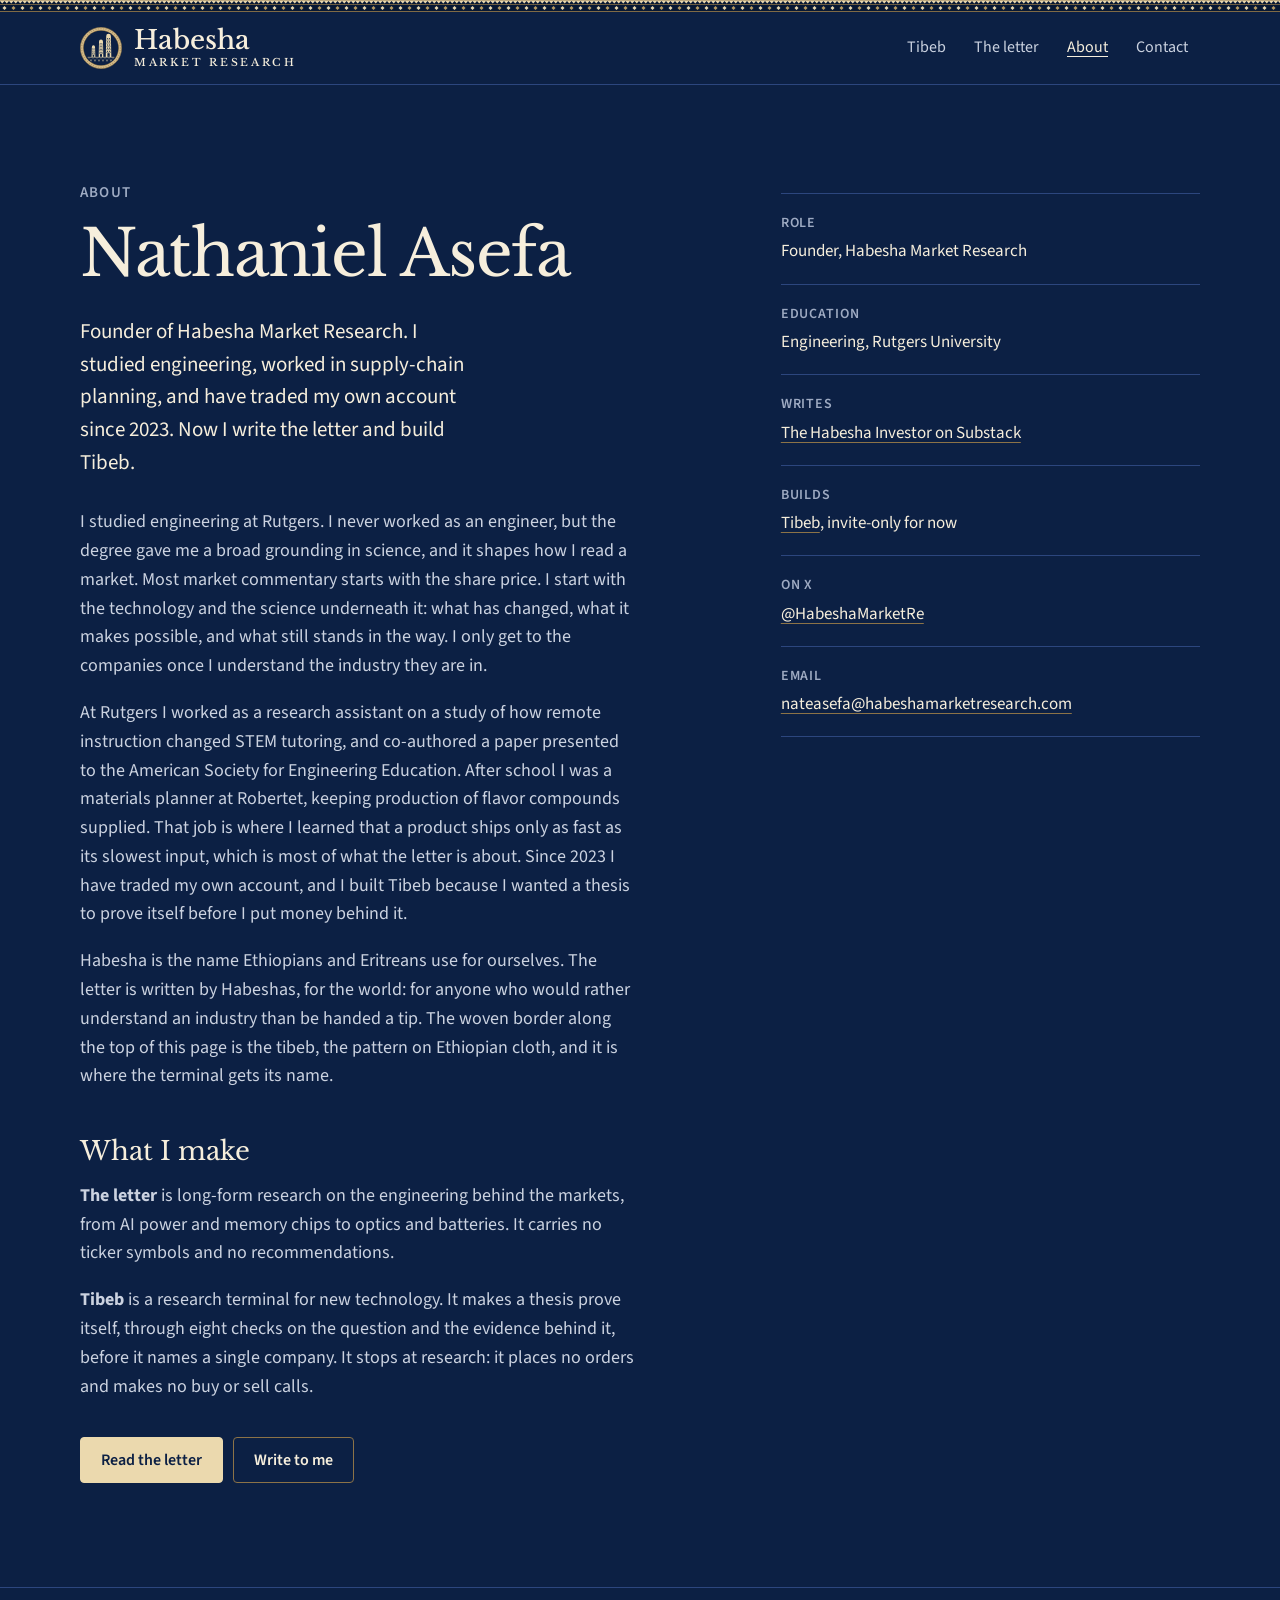
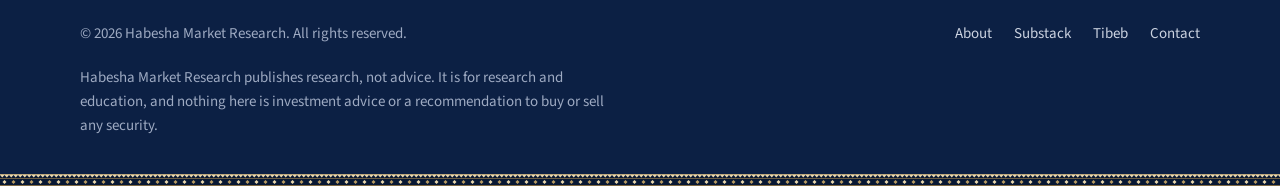
==== about/index.html @ 327949c1 "Rebrand to Navy & Champagne: About page" ====
<!DOCTYPE html>
<html lang="en">
<head>
<meta charset="UTF-8"/>
<meta name="viewport" content="width=device-width, initial-scale=1.0, viewport-fit=cover"/>
<title>About · Habesha Market Research</title>
<meta name="description" content="Habesha Market Research is run by Nathaniel Asefa, who studied engineering at Rutgers, writes the letter and builds Tibeb."/>
<meta property="og:title" content="About · Habesha Market Research"/>
<meta property="og:description" content="Who is behind Habesha Market Research: Nathaniel Asefa, who studied engineering at Rutgers, writes the letter and builds Tibeb."/>
<meta property="og:image" content="https://www.habeshamarketresearch.com/assets/og-logo.png"/>
<meta property="og:type" content="profile"/>
<meta property="og:url" content="https://www.habeshamarketresearch.com/about/"/>
<link rel="canonical" href="https://www.habeshamarketresearch.com/about/"/>
<meta name="theme-color" content="#0C2044"/>
<link rel="icon" href="/favicon.ico" sizes="48x48"/>
<link rel="icon" type="image/png" sizes="32x32" href="/assets/favicon-32.png"/>
<link rel="icon" type="image/png" sizes="16x16" href="/assets/favicon-16.png"/>
<link rel="apple-touch-icon" sizes="180x180" href="/assets/apple-touch-icon.png"/>
<link rel="preconnect" href="https://fonts.googleapis.com"/>
<link rel="preconnect" href="https://fonts.gstatic.com" crossorigin/>
<link href="https://fonts.googleapis.com/css2?family=Libre+Baskerville:ital,wght@0,400..700;1,400..700&family=Source+Sans+3:ital,wght@0,400..700;1,400..700&display=swap" rel="stylesheet"/>
<style>
/* The About page. Same paper, ink and tibeb as the home page; a reading
   page, so one column of prose with the facts set beside it. */
:root {
  --paper:     #0C2044;
  --raised:    #12295A;
  --line-2:    #2C467E;
  --line-3:    #8C7347;
  --ink:       #F6EEDC;
  --ink-2:     #CBD2E0;
  --ink-3:     #9EAAC2;
  --ink-hover: #EBD9AE;
  --accent:    #EBD9AE;   /* champagne, the coin's rim */
  --accent-2:  #D2B886;
  --display: 'Libre Baskerville', Georgia, 'Times New Roman', serif;
  --body:    'Source Sans 3', system-ui, -apple-system, 'Segoe UI', sans-serif;
  --tibeb:   url("data:image/svg+xml,%3Csvg xmlns='http://www.w3.org/2000/svg' width='24' height='16' viewBox='0 0 24 16'%3E%3Crect width='24' height='16' fill='%23081833'/%3E%3Cpath d='M0 0h24v1.2H0z' fill='%23D2B886'/%3E%3Cpath d='M0 1.2 3 4.6 6 1.2 9 4.6 12 1.2 15 4.6 18 1.2 21 4.6 24 1.2z' fill='%23EBD9AE'/%3E%3Crect y='5.6' width='24' height='1' fill='%238C7347'/%3E%3Cpath d='M6 8 8.7 10.7 6 13.4 3.3 10.7z' fill='%23EBD9AE'/%3E%3Cpath d='M18 8 20.7 10.7 18 13.4 15.3 10.7z' fill='%23B89B62'/%3E%3Crect y='14.8' width='24' height='1.2' fill='%238C7347'/%3E%3C/svg%3E");
  --gutter: 40px;
  --wrap:   1200px;
}
*, *::before, *::after { box-sizing: border-box; }
* { margin: 0; padding: 0; }
html { -webkit-text-size-adjust: 100%; }
body {
  font-family: var(--body); font-size: 18px; line-height: 1.6;
  background: var(--paper); color: var(--ink);
  -webkit-font-smoothing: antialiased; text-rendering: optimizeLegibility;
  overflow-x: hidden;
}
a { color: inherit; }
::selection { background: rgba(235, 217, 174, 0.28); }
:focus-visible { outline: 2px solid var(--ink); outline-offset: 3px; }
.wrap { max-width: var(--wrap); margin: 0 auto; padding: 0 var(--gutter); }
.skip {
  position: absolute; left: 12px; top: -60px; z-index: 200;
  padding: 10px 14px; background: var(--ink); color: var(--paper);
  font-weight: 600; font-size: 15px; text-decoration: none; border-radius: 4px;
}
.skip:focus { top: 22px; }

.btn {
  display: inline-flex; align-items: center; justify-content: center;
  padding: 12px 20px; border: 1px solid transparent; border-radius: 4px;
  font: 600 16px/1.25 var(--body); text-decoration: none; white-space: nowrap;
  transition: background 0.15s, border-color 0.15s;
}
.btn-primary { background: var(--accent); border-color: var(--accent); color: var(--paper); }
.btn-primary:hover { background: var(--ink); border-color: var(--ink); }
.btn-quiet { background: transparent; border-color: var(--line-3); color: var(--ink); }
.btn-quiet:hover { background: rgba(235, 217, 174, 0.08); border-color: var(--ink); }

/* Nav, with the tibeb along its top edge. */
.nav { position: relative; padding-top: 12px; border-bottom: 1px solid var(--line-2); }
.nav::before {
  content: ''; position: absolute; left: 0; right: 0; top: 0; height: 12px;
  background: var(--tibeb) repeat-x left top / auto 12px;
}
.nav-in {
  max-width: var(--wrap); margin: 0 auto; padding: 0 var(--gutter);
  height: 72px; display: flex; align-items: center; justify-content: space-between; gap: 16px;
}
.brand { display: inline-flex; align-items: center; gap: 12px; text-decoration: none; color: var(--ink); }
.brand-emblem { display: block; height: 42px; width: auto; }
.brand-lockup { display: flex; flex-direction: column; gap: 5px; }
.brand-name { font: 500 26px/1 var(--display); }
.brand-sub { font: 500 10.5px/1 var(--display); letter-spacing: 0.26em; text-transform: uppercase; }
.nav-links { display: flex; align-items: center; gap: 4px; }
.nav-links a { padding: 8px 12px; font-size: 16px; color: var(--ink-2); text-decoration: none; }
.nav-links a:hover, .nav-links a[aria-current] { color: var(--ink); text-decoration: underline; text-underline-offset: 4px; }

/* The page. */
.about { padding: 96px 0 104px; }
.about-grid { display: grid; grid-template-columns: minmax(0, 1.5fr) minmax(0, 1fr); gap: 72px; align-items: start; }
.kicker { font-size: 15px; font-weight: 600; letter-spacing: 0.08em; text-transform: uppercase; color: var(--ink-3); }
h1 {
  margin-top: 14px;
  font: 400 clamp(38px, 5vw, 66px)/1.1 var(--display); letter-spacing: -0.02em; color: var(--ink);
}
.lede { margin-top: 26px; font-size: 21px; line-height: 1.55; color: var(--ink); max-width: 40ch; }
.prose { margin-top: 30px; max-width: 62ch; }
.prose p { color: var(--ink-2); }
.prose p + p { margin-top: 18px; }
.prose h2 { margin: 44px 0 14px; font: 400 26px/1.25 var(--display); color: var(--ink); }
.cta { display: flex; flex-wrap: wrap; gap: 10px; margin-top: 36px; }

.facts { border-top: 1px solid var(--line-2); margin-top: 12px; }
.fact { padding: 18px 0; border-bottom: 1px solid var(--line-2); }
.fact dt { font-size: 14px; font-weight: 600; letter-spacing: 0.06em; text-transform: uppercase; color: var(--ink-3); }
.fact dd { margin-top: 4px; font-size: 17px; color: var(--ink); }
.fact a { text-decoration: underline; text-decoration-color: var(--line-3); text-underline-offset: 4px; overflow-wrap: anywhere; }
.fact a:hover { text-decoration-color: var(--ink); }

/* Footer: the tibeb again, as a hem. */
.footer { border-top: 1px solid var(--line-2); }
.footer::after { content: ''; display: block; height: 12px; background: var(--tibeb) repeat-x left top / auto 12px; }
.footer-in {
  max-width: var(--wrap); margin: 0 auto; padding: 28px var(--gutter) 36px;
  display: flex; flex-wrap: wrap; gap: 14px 32px; justify-content: space-between; align-items: baseline;
  font-size: 15px; color: var(--ink-3);
}
.footer-links { display: flex; flex-wrap: wrap; gap: 4px 22px; }
.footer-links a { padding: 6px 0; text-decoration: none; color: var(--ink-2); }
.footer-links a:hover { color: var(--ink); text-decoration: underline; text-underline-offset: 4px; }
.footer-note { flex-basis: 100%; max-width: 78ch; }

@media (max-width: 960px) {
  .about-grid { grid-template-columns: minmax(0, 1fr); gap: 48px; }
}
@media (max-width: 720px) {
  :root { --gutter: 16px; }
  body { font-size: 17px; }
  .nav-in { height: 64px; }
  .brand-emblem { height: 36px; }
  .brand-name { font-size: 22px; }
  .nav-links .hide-sm { display: none; }
  .nav-links a { padding: 8px 8px; }
  .about { padding: 56px 0 72px; }
  .lede { font-size: 19px; }
  .cta .btn { flex: 1 1 100%; }
}
</style>
</head>
<body>
<a class="skip" href="#main">Skip to the content</a>

<header class="nav">
  <div class="nav-in">
    <a href="/" class="brand" aria-label="Habesha Market Research, home"><img class="brand-emblem" src="/assets/emblem.svg" alt="" width="42" height="42"/><span class="brand-lockup" aria-hidden="true"><span class="brand-name">Habesha</span><span class="brand-sub">Market Research</span></span></a>
    <nav class="nav-links" aria-label="Site">
      <a href="/#tibeb" class="hide-sm">Tibeb</a>
      <a href="/#reports" class="hide-sm">The letter</a>
      <a href="/about/" aria-current="page">About</a>
      <a href="/#contact">Contact</a>
    </nav>
  </div>
</header>

<main id="main" class="about">
  <div class="wrap about-grid">
    <article>
      <p class="kicker">About</p>
      <h1>Nathaniel Asefa</h1>
      <p class="lede">
        Founder of Habesha Market Research. I studied engineering, worked in supply-chain planning, and have
        traded my own account since 2023. Now I write the letter and build Tibeb.
      </p>

      <div class="prose">
        <p>
          I studied engineering at Rutgers. I never worked as an engineer, but the degree gave me a broad grounding in
          science, and it shapes how I read a market. Most market commentary
          starts with the share price. I start with
          the technology and the science underneath it: what has changed, what it makes possible, and what still
          stands in the way.
          I only get to the companies once I understand the industry they are in.
        </p>
        <p>
          At Rutgers I worked as a research assistant on a study of how remote instruction changed STEM tutoring,
          and co-authored a paper presented to the American Society for Engineering Education. After school I
          was a materials planner at Robertet, keeping production of flavor compounds supplied. That job is where
          I learned that a product ships only as fast as its slowest input, which is most of what the letter is
          about. Since 2023 I have traded my own account, and I built Tibeb because I wanted a thesis to prove
          itself before I put money behind it.
        </p>
        <p>
          Habesha is the name Ethiopians and Eritreans use for ourselves. The letter is written by Habeshas, for
          the world: for anyone who would rather understand an industry than be handed a tip. The woven border
          along the top of this page is the tibeb, the pattern on Ethiopian cloth, and it is where the terminal
          gets its name.
        </p>

        <h2>What I make</h2>
        <p>
          <strong>The letter</strong> is long-form research on the engineering behind the markets, from AI power
          and memory chips to optics and batteries. It carries no ticker symbols and no recommendations.
        </p>
        <p>
          <strong>Tibeb</strong> is a research terminal for new technology. It makes a thesis prove itself, through
          eight checks on the question and the evidence behind it, before it names a single company. It stops at
          research: it places no orders and makes no buy or sell calls.
        </p>
      </div>

      <div class="cta">
        <a href="https://thehabeshainvestor.substack.com" target="_blank" rel="noopener" class="btn btn-primary">Read the letter</a>
        <a href="mailto:nateasefa@habeshamarketresearch.com" class="btn btn-quiet">Write to me</a>
      </div>
    </article>

    <aside aria-label="At a glance">
      <dl class="facts">
        <div class="fact"><dt>Role</dt><dd>Founder, Habesha Market Research</dd></div>
        <div class="fact"><dt>Education</dt><dd>Engineering, Rutgers University</dd></div>
        <div class="fact"><dt>Writes</dt><dd><a href="https://thehabeshainvestor.substack.com" target="_blank" rel="noopener">The Habesha Investor on Substack</a></dd></div>
        <div class="fact"><dt>Builds</dt><dd><a href="https://www.tibeb.trade">Tibeb</a>, invite-only for now</dd></div>
        <div class="fact"><dt>On X</dt><dd><a href="https://x.com/HabeshaMarketRe" target="_blank" rel="noopener">@HabeshaMarketRe</a></dd></div>
        <div class="fact"><dt>Email</dt><dd><a href="mailto:nateasefa@habeshamarketresearch.com">nateasefa@habeshamarketresearch.com</a></dd></div>
      </dl>
    </aside>
  </div>
</main>

<footer class="footer">
  <div class="footer-in">
    <div>© 2026 Habesha Market Research. All rights reserved.</div>
    <div class="footer-links">
      <a href="/about/">About</a>
      <a href="https://thehabeshainvestor.substack.com" target="_blank" rel="noopener">Substack</a>
      <a href="https://www.tibeb.trade">Tibeb</a>
      <a href="mailto:nateasefa@habeshamarketresearch.com">Contact</a>
    </div>
    <p class="footer-note">Habesha Market Research publishes research, not advice. It is for research and education, and nothing here is investment advice or a recommendation to buy or sell any security.</p>
  </div>
</footer>
</body>
</html>
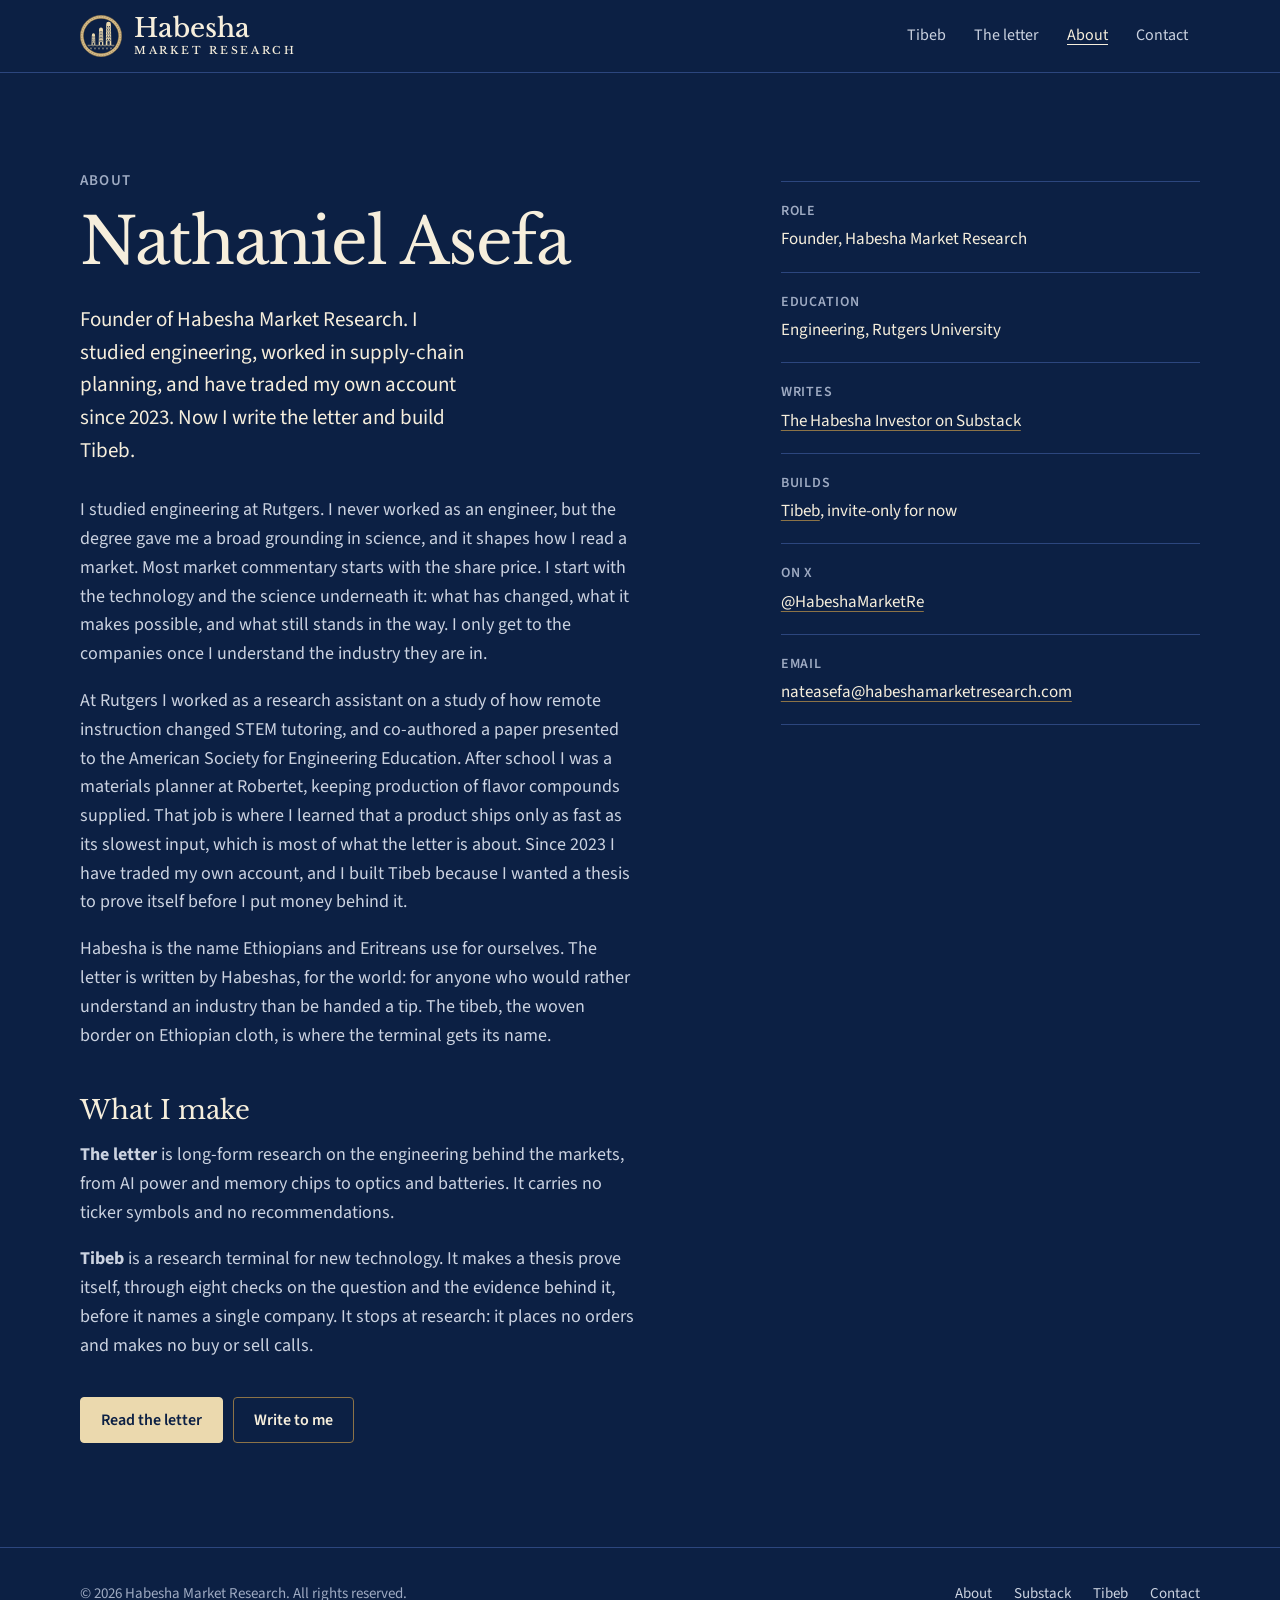
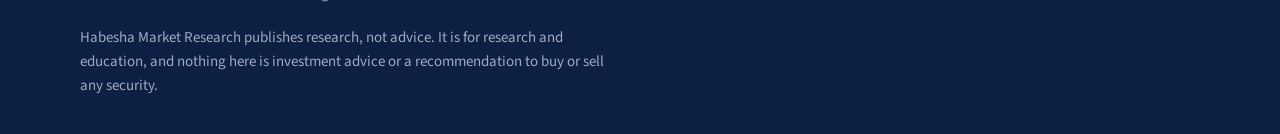
==== commit 26b04093: "Remove the tibeb border from the top and bottom of the About page" ====
--- a/about/index.html
+++ b/about/index.html
@@ -71,11 +71,7 @@
 .btn-quiet:hover { background: rgba(235, 217, 174, 0.08); border-color: var(--ink); }
 
 /* Nav, with the tibeb along its top edge. */
-.nav { position: relative; padding-top: 12px; border-bottom: 1px solid var(--line-2); }
-.nav::before {
-  content: ''; position: absolute; left: 0; right: 0; top: 0; height: 12px;
-  background: var(--tibeb) repeat-x left top / auto 12px;
-}
+.nav { position: relative; border-bottom: 1px solid var(--line-2); }
 .nav-in {
   max-width: var(--wrap); margin: 0 auto; padding: 0 var(--gutter);
   height: 72px; display: flex; align-items: center; justify-content: space-between; gap: 16px;
@@ -111,9 +107,8 @@
 .fact a { text-decoration: underline; text-decoration-color: var(--line-3); text-underline-offset: 4px; overflow-wrap: anywhere; }
 .fact a:hover { text-decoration-color: var(--ink); }
 
-/* Footer: the tibeb again, as a hem. */
+/* Footer. */
 .footer { border-top: 1px solid var(--line-2); }
-.footer::after { content: ''; display: block; height: 12px; background: var(--tibeb) repeat-x left top / auto 12px; }
 .footer-in {
   max-width: var(--wrap); margin: 0 auto; padding: 28px var(--gutter) 36px;
   display: flex; flex-wrap: wrap; gap: 14px 32px; justify-content: space-between; align-items: baseline;
@@ -185,9 +180,8 @@
         </p>
         <p>
           Habesha is the name Ethiopians and Eritreans use for ourselves. The letter is written by Habeshas, for
-          the world: for anyone who would rather understand an industry than be handed a tip. The woven border
-          along the top of this page is the tibeb, the pattern on Ethiopian cloth, and it is where the terminal
-          gets its name.
+          the world: for anyone who would rather understand an industry than be handed a tip. The tibeb, the woven
+          border on Ethiopian cloth, is where the terminal gets its name.
         </p>
 
         <h2>What I make</h2>
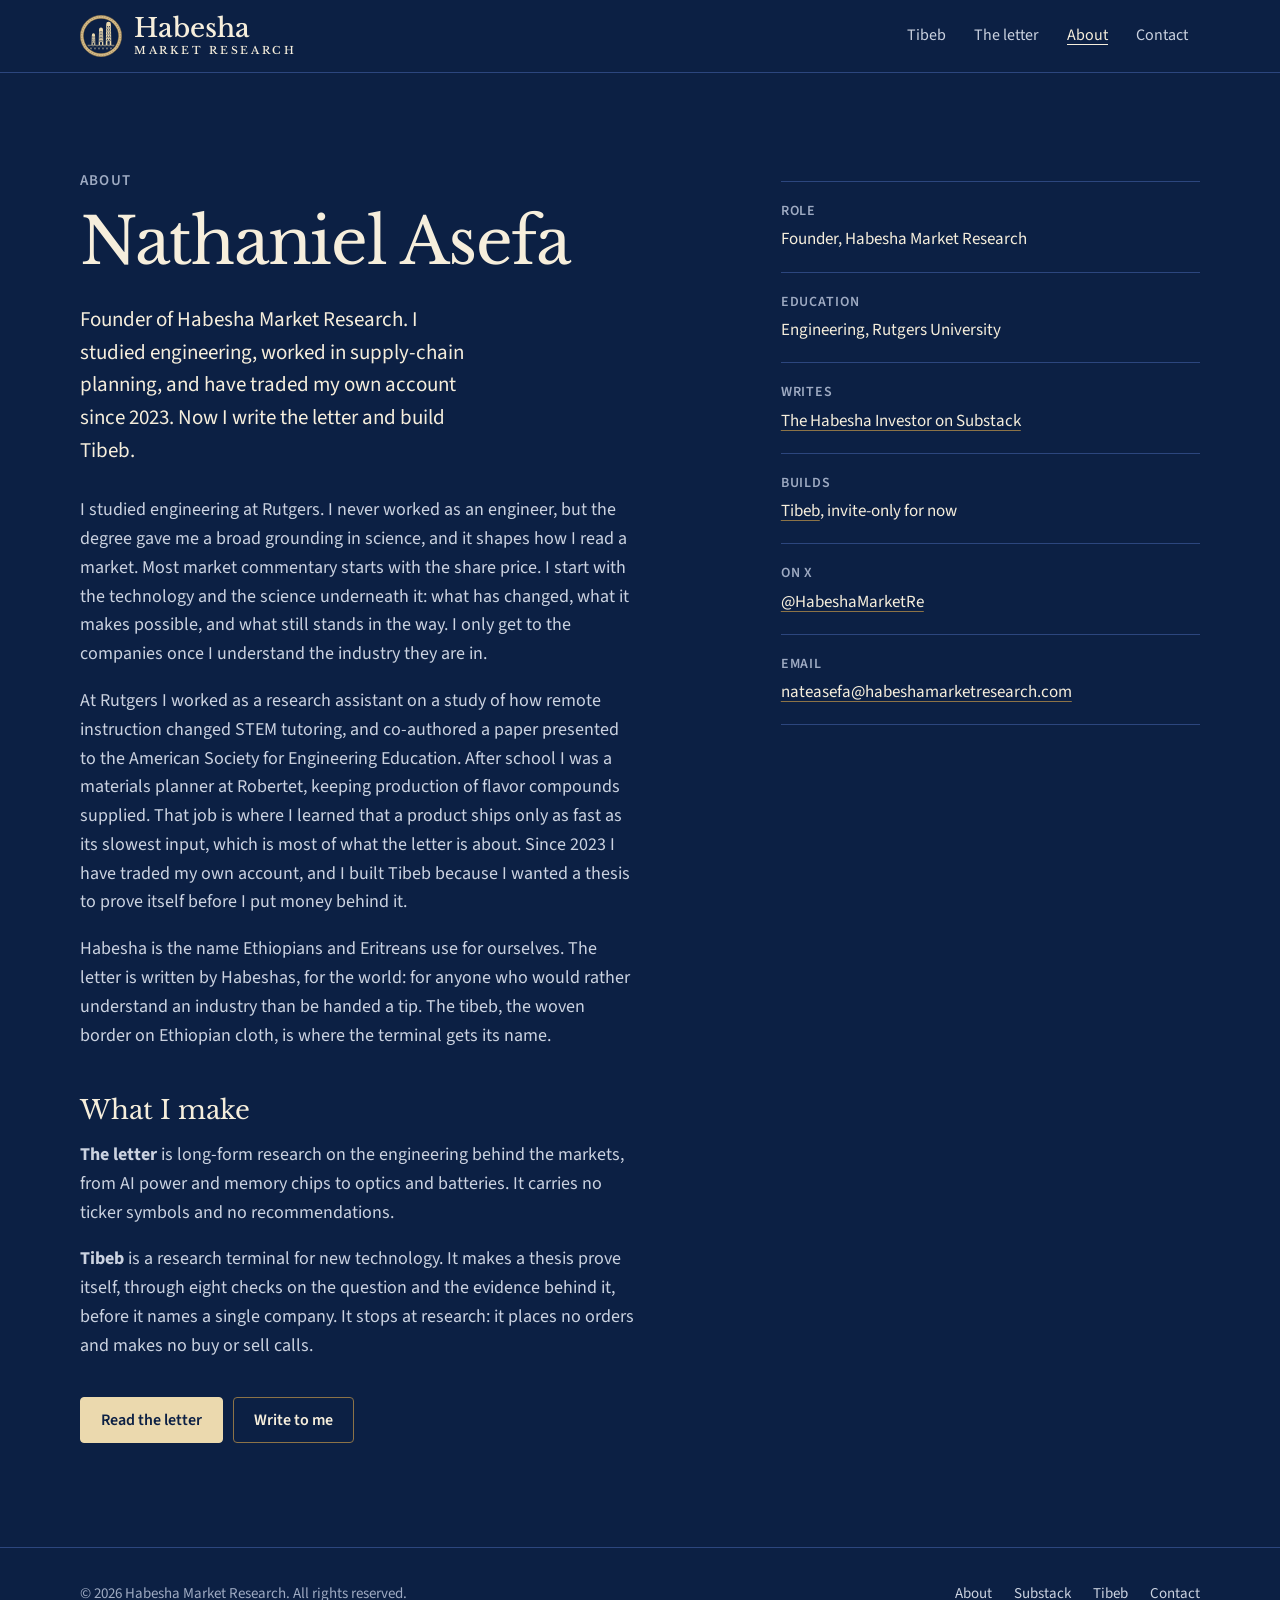
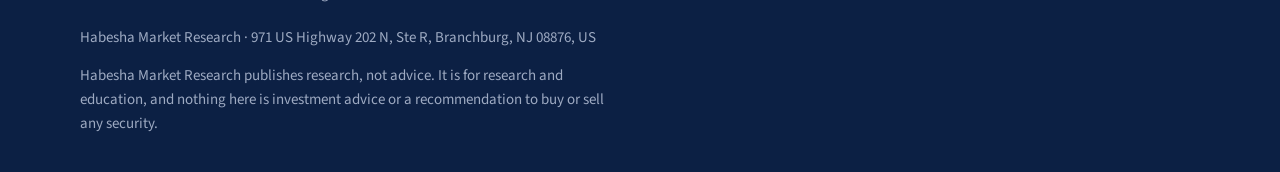
==== commit fef72b4d: "Company address: footer and Organization data (About)" ====
--- a/about/index.html
+++ b/about/index.html
@@ -118,6 +118,7 @@
 .footer-links a { padding: 6px 0; text-decoration: none; color: var(--ink-2); }
 .footer-links a:hover { color: var(--ink); text-decoration: underline; text-underline-offset: 4px; }
 .footer-note { flex-basis: 100%; max-width: 78ch; }
+.footer-addr { flex-basis: 100%; font-style: normal; color: var(--ink-3); }
 
 @media (max-width: 960px) {
   .about-grid { grid-template-columns: minmax(0, 1fr); gap: 48px; }
@@ -135,6 +136,9 @@
   .cta .btn { flex: 1 1 100%; }
 }
 </style>
+<script type="application/ld+json">
+{"@context":"https://schema.org","@type":"Organization","name":"Habesha Market Research","url":"https://www.habeshamarketresearch.com","email":"nateasefa@habeshamarketresearch.com","address":{"@type":"PostalAddress","streetAddress":"971 US Highway 202 N, Ste R","addressLocality":"Branchburg","addressRegion":"NJ","postalCode":"08876","addressCountry":"US"}}
+</script>
 </head>
 <body>
 <a class="skip" href="#main">Skip to the content</a>
@@ -143,10 +147,10 @@
   <div class="nav-in">
     <a href="/" class="brand" aria-label="Habesha Market Research, home"><img class="brand-emblem" src="/assets/emblem.svg" alt="" width="42" height="42"/><span class="brand-lockup" aria-hidden="true"><span class="brand-name">Habesha</span><span class="brand-sub">Market Research</span></span></a>
     <nav class="nav-links" aria-label="Site">
-      <a href="/#tibeb" class="hide-sm">Tibeb</a>
-      <a href="/#reports" class="hide-sm">The letter</a>
+      <a href="https://www.tibeb.trade/landing.html" class="hide-sm">Tibeb</a>
+      <a href="/#letter" class="hide-sm">The letter</a>
       <a href="/about/" aria-current="page">About</a>
-      <a href="/#contact">Contact</a>
+      <a href="/#request">Contact</a>
     </nav>
   </div>
 </header>
@@ -207,7 +211,7 @@
         <div class="fact"><dt>Role</dt><dd>Founder, Habesha Market Research</dd></div>
         <div class="fact"><dt>Education</dt><dd>Engineering, Rutgers University</dd></div>
         <div class="fact"><dt>Writes</dt><dd><a href="https://thehabeshainvestor.substack.com" target="_blank" rel="noopener">The Habesha Investor on Substack</a></dd></div>
-        <div class="fact"><dt>Builds</dt><dd><a href="https://www.tibeb.trade">Tibeb</a>, invite-only for now</dd></div>
+        <div class="fact"><dt>Builds</dt><dd><a href="https://www.tibeb.trade/landing.html">Tibeb</a>, invite-only for now</dd></div>
         <div class="fact"><dt>On X</dt><dd><a href="https://x.com/HabeshaMarketRe" target="_blank" rel="noopener">@HabeshaMarketRe</a></dd></div>
         <div class="fact"><dt>Email</dt><dd><a href="mailto:nateasefa@habeshamarketresearch.com">nateasefa@habeshamarketresearch.com</a></dd></div>
       </dl>
@@ -221,9 +225,10 @@
     <div class="footer-links">
       <a href="/about/">About</a>
       <a href="https://thehabeshainvestor.substack.com" target="_blank" rel="noopener">Substack</a>
-      <a href="https://www.tibeb.trade">Tibeb</a>
+      <a href="https://www.tibeb.trade/landing.html">Tibeb</a>
       <a href="mailto:nateasefa@habeshamarketresearch.com">Contact</a>
     </div>
+    <address class="footer-addr">Habesha Market Research · 971 US Highway 202 N, Ste R, Branchburg, NJ 08876, US</address>
     <p class="footer-note">Habesha Market Research publishes research, not advice. It is for research and education, and nothing here is investment advice or a recommendation to buy or sell any security.</p>
   </div>
 </footer>
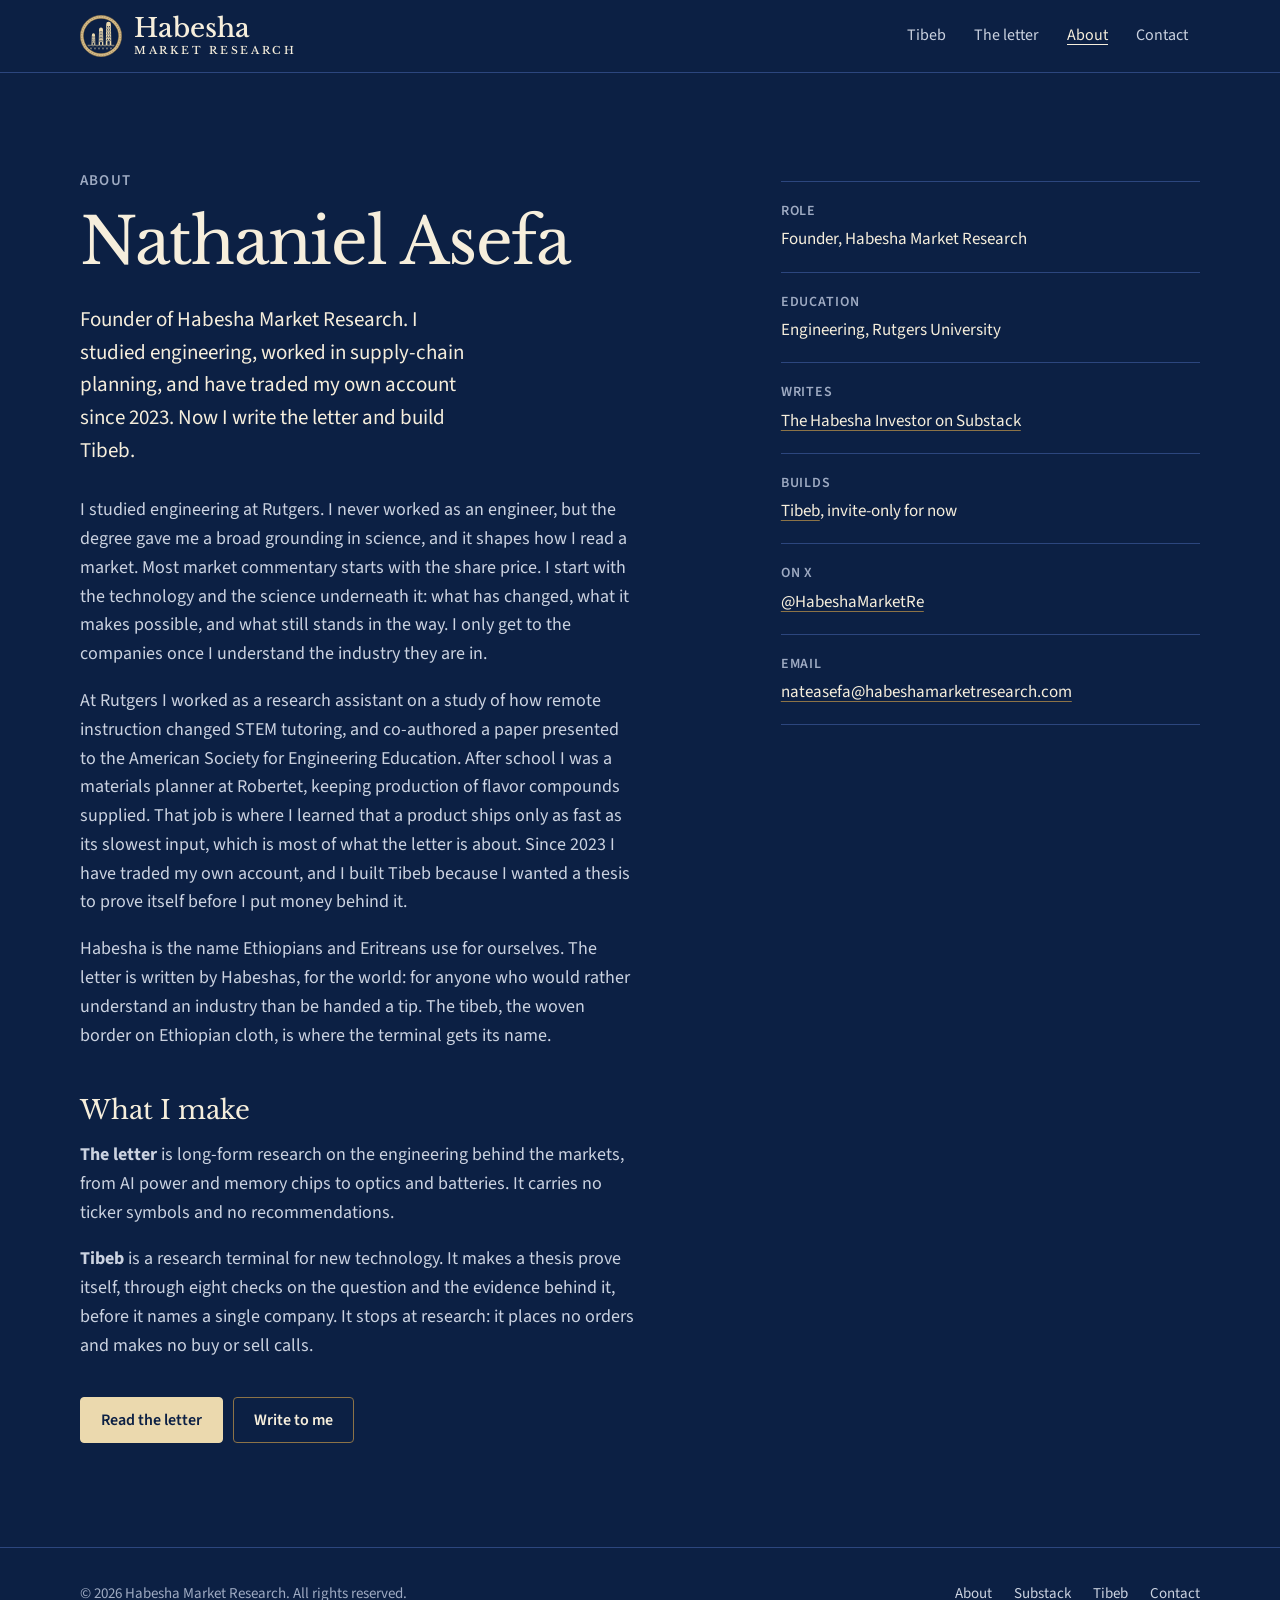
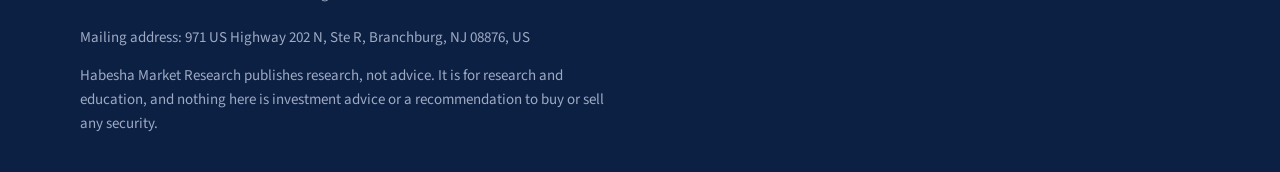
==== commit 53318a13: "Show the address as a mailing address only (About)" ====
--- a/about/index.html
+++ b/about/index.html
@@ -137,7 +137,7 @@
 }
 </style>
 <script type="application/ld+json">
-{"@context":"https://schema.org","@type":"Organization","name":"Habesha Market Research","url":"https://www.habeshamarketresearch.com","email":"nateasefa@habeshamarketresearch.com","address":{"@type":"PostalAddress","streetAddress":"971 US Highway 202 N, Ste R","addressLocality":"Branchburg","addressRegion":"NJ","postalCode":"08876","addressCountry":"US"}}
+{"@context":"https://schema.org","@type":"Organization","name":"Habesha Market Research","url":"https://www.habeshamarketresearch.com","email":"nateasefa@habeshamarketresearch.com"}
 </script>
 </head>
 <body>
@@ -228,7 +228,7 @@
       <a href="https://www.tibeb.trade/landing.html">Tibeb</a>
       <a href="mailto:nateasefa@habeshamarketresearch.com">Contact</a>
     </div>
-    <address class="footer-addr">Habesha Market Research · 971 US Highway 202 N, Ste R, Branchburg, NJ 08876, US</address>
+    <address class="footer-addr">Mailing address: 971 US Highway 202 N, Ste R, Branchburg, NJ 08876, US</address>
     <p class="footer-note">Habesha Market Research publishes research, not advice. It is for research and education, and nothing here is investment advice or a recommendation to buy or sell any security.</p>
   </div>
 </footer>
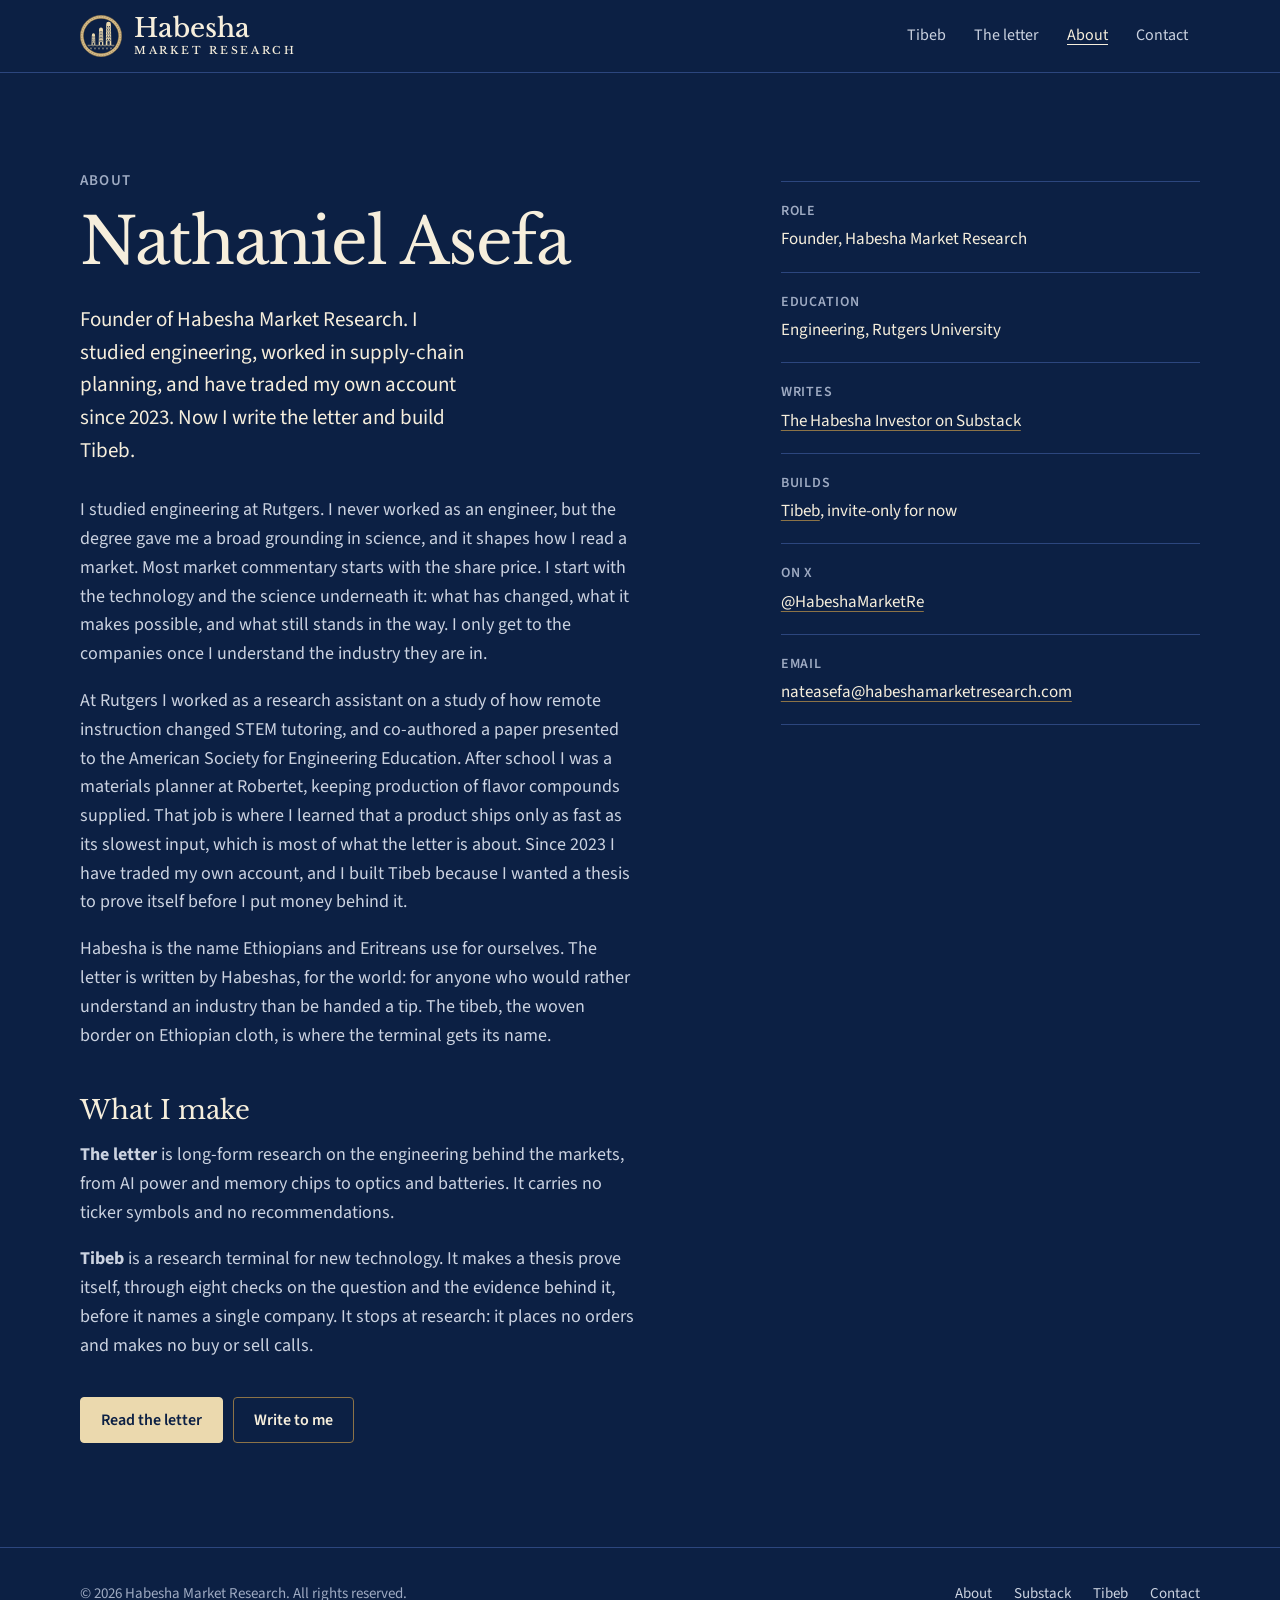
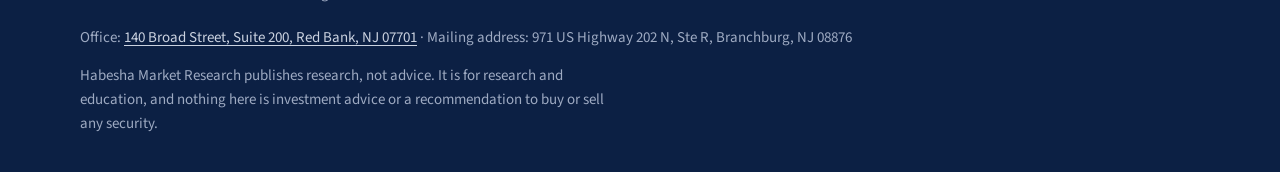
==== commit aec2d86b: "Office address for visits (Regus Red Bank) beside the mailing address (About)" ====
--- a/about/index.html
+++ b/about/index.html
@@ -119,6 +119,7 @@
 .footer-links a:hover { color: var(--ink); text-decoration: underline; text-underline-offset: 4px; }
 .footer-note { flex-basis: 100%; max-width: 78ch; }
 .footer-addr { flex-basis: 100%; font-style: normal; color: var(--ink-3); }
+.footer-addr a { color: var(--ink-2); text-underline-offset: 3px; }
 
 @media (max-width: 960px) {
   .about-grid { grid-template-columns: minmax(0, 1fr); gap: 48px; }
@@ -137,7 +138,7 @@
 }
 </style>
 <script type="application/ld+json">
-{"@context":"https://schema.org","@type":"Organization","name":"Habesha Market Research","url":"https://www.habeshamarketresearch.com","email":"nateasefa@habeshamarketresearch.com"}
+{"@context":"https://schema.org","@type":"Organization","name":"Habesha Market Research","url":"https://www.habeshamarketresearch.com","email":"nateasefa@habeshamarketresearch.com","address":{"@type":"PostalAddress","streetAddress":"140 Broad Street, Suite 200","addressLocality":"Red Bank","addressRegion":"NJ","postalCode":"07701","addressCountry":"US"}}
 </script>
 </head>
 <body>
@@ -228,7 +229,7 @@
       <a href="https://www.tibeb.trade/landing.html">Tibeb</a>
       <a href="mailto:nateasefa@habeshamarketresearch.com">Contact</a>
     </div>
-    <address class="footer-addr">Mailing address: 971 US Highway 202 N, Ste R, Branchburg, NJ 08876, US</address>
+    <address class="footer-addr">Office: <a href="https://www.google.com/maps/search/?api=1&amp;query=140+Broad+Street+Suite+200+Red+Bank+NJ+07701" target="_blank" rel="noopener">140 Broad Street, Suite 200, Red Bank, NJ 07701</a> · Mailing address: 971 US Highway 202 N, Ste R, Branchburg, NJ 08876</address>
     <p class="footer-note">Habesha Market Research publishes research, not advice. It is for research and education, and nothing here is investment advice or a recommendation to buy or sell any security.</p>
   </div>
 </footer>
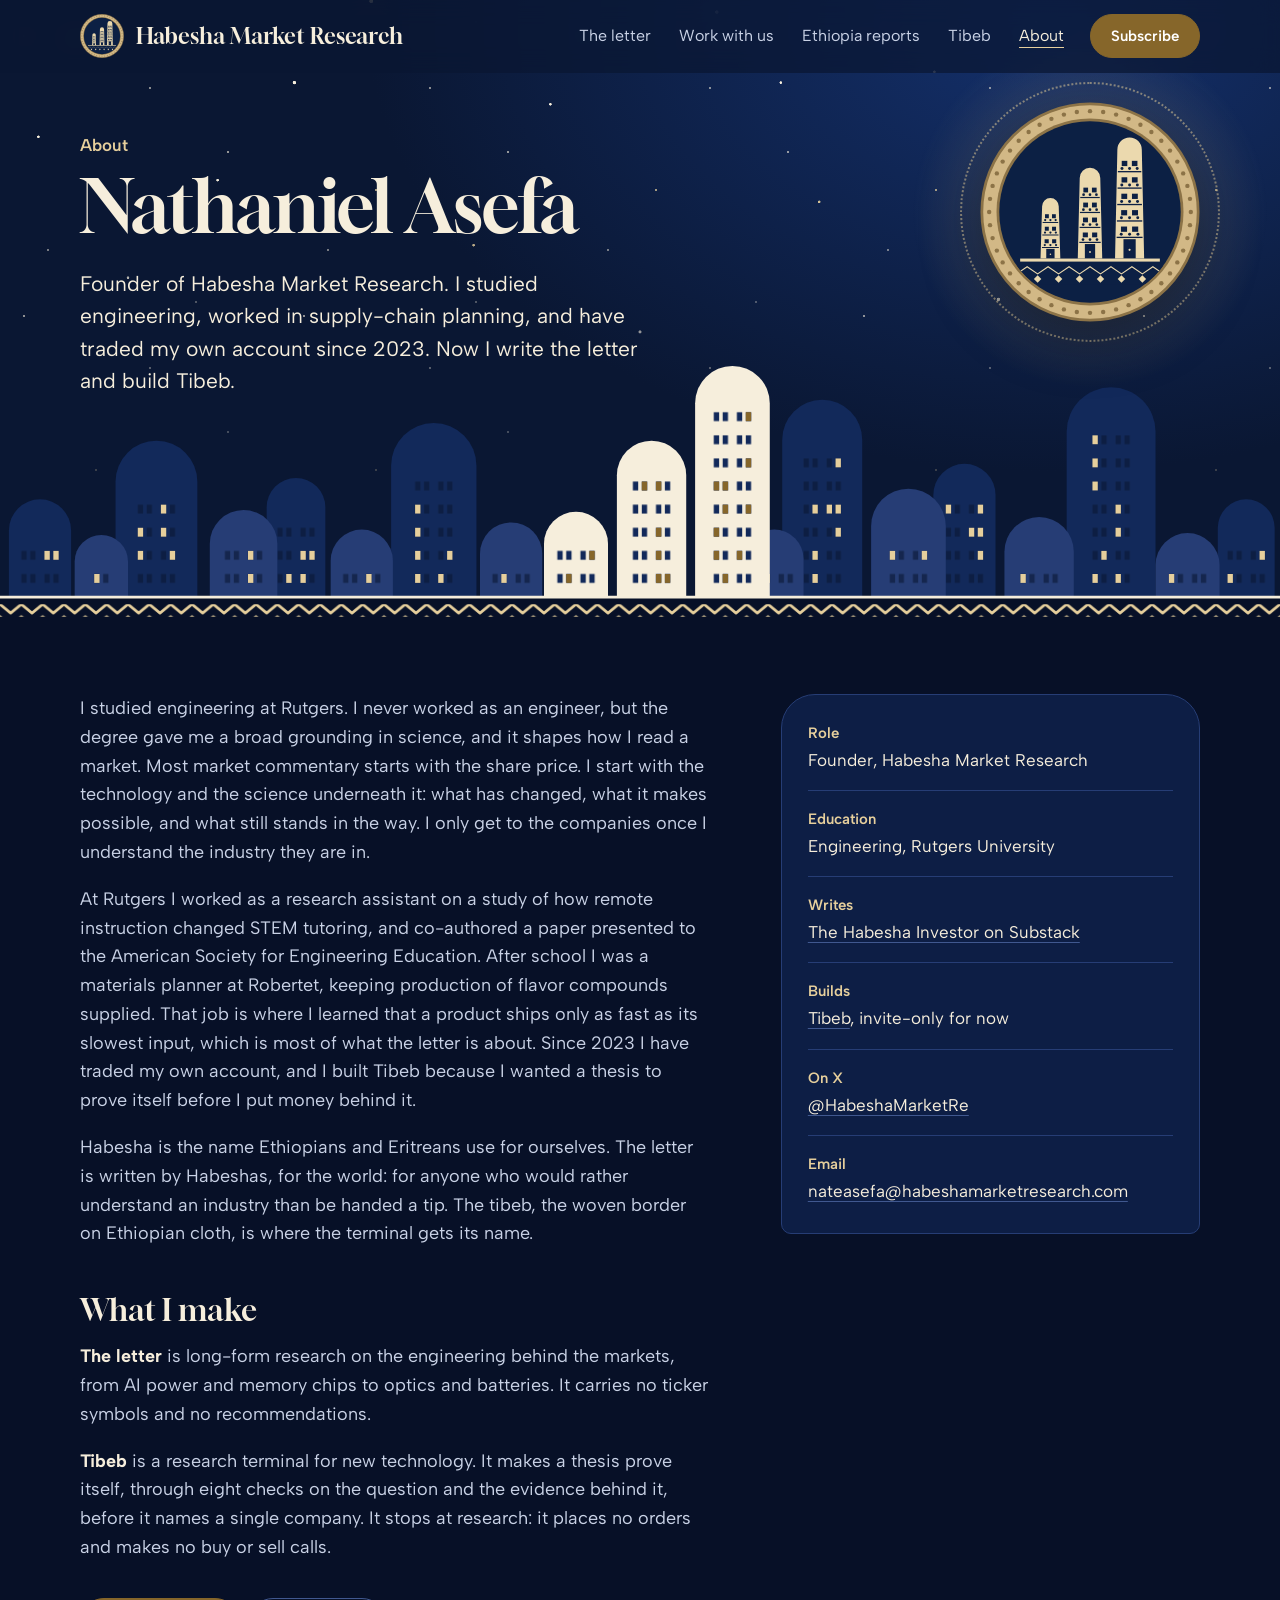
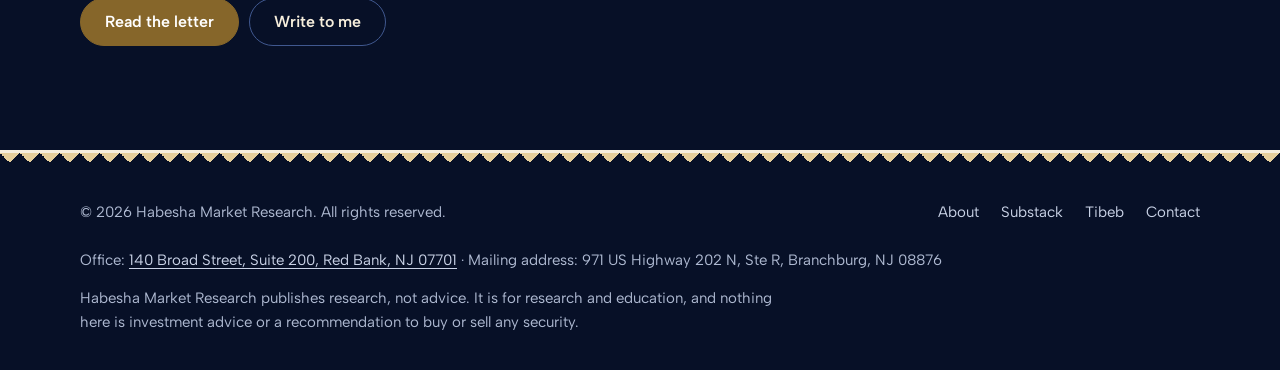
==== commit b68e8d03: "The night skyline: the site redrawn from the coin The coin is now a place. Its navy is the night sky" ====
--- a/about/index.html
+++ b/about/index.html
@@ -11,132 +11,24 @@
 <meta property="og:type" content="profile"/>
 <meta property="og:url" content="https://www.habeshamarketresearch.com/about/"/>
 <link rel="canonical" href="https://www.habeshamarketresearch.com/about/"/>
-<meta name="theme-color" content="#0C2044"/>
+<meta name="theme-color" content="#0A1733"/>
 <link rel="icon" href="/favicon.ico" sizes="48x48"/>
 <link rel="icon" type="image/png" sizes="32x32" href="/assets/favicon-32.png"/>
 <link rel="icon" type="image/png" sizes="16x16" href="/assets/favicon-16.png"/>
 <link rel="apple-touch-icon" sizes="180x180" href="/assets/apple-touch-icon.png"/>
 <link rel="preconnect" href="https://fonts.googleapis.com"/>
 <link rel="preconnect" href="https://fonts.gstatic.com" crossorigin/>
-<link href="https://fonts.googleapis.com/css2?family=Libre+Baskerville:ital,wght@0,400..700;1,400..700&family=Source+Sans+3:ital,wght@0,400..700;1,400..700&display=swap" rel="stylesheet"/>
-<style>
-/* The About page. Same paper, ink and tibeb as the home page; a reading
-   page, so one column of prose with the facts set beside it. */
-:root {
-  --paper:     #0C2044;
-  --raised:    #12295A;
-  --line-2:    #2C467E;
-  --line-3:    #8C7347;
-  --ink:       #F6EEDC;
-  --ink-2:     #CBD2E0;
-  --ink-3:     #9EAAC2;
-  --ink-hover: #EBD9AE;
-  --accent:    #EBD9AE;   /* champagne, the coin's rim */
-  --accent-2:  #D2B886;
-  --display: 'Libre Baskerville', Georgia, 'Times New Roman', serif;
-  --body:    'Source Sans 3', system-ui, -apple-system, 'Segoe UI', sans-serif;
-  --tibeb:   url("data:image/svg+xml,%3Csvg xmlns='http://www.w3.org/2000/svg' width='24' height='16' viewBox='0 0 24 16'%3E%3Crect width='24' height='16' fill='%23081833'/%3E%3Cpath d='M0 0h24v1.2H0z' fill='%23D2B886'/%3E%3Cpath d='M0 1.2 3 4.6 6 1.2 9 4.6 12 1.2 15 4.6 18 1.2 21 4.6 24 1.2z' fill='%23EBD9AE'/%3E%3Crect y='5.6' width='24' height='1' fill='%238C7347'/%3E%3Cpath d='M6 8 8.7 10.7 6 13.4 3.3 10.7z' fill='%23EBD9AE'/%3E%3Cpath d='M18 8 20.7 10.7 18 13.4 15.3 10.7z' fill='%23B89B62'/%3E%3Crect y='14.8' width='24' height='1.2' fill='%238C7347'/%3E%3C/svg%3E");
-  --gutter: 40px;
-  --wrap:   1200px;
+<link href="https://fonts.googleapis.com/css2?family=Gloock&family=Albert+Sans:wght@400..700&family=Noto+Serif+Ethiopic:wght@400..700&display=swap" rel="stylesheet"/>
+<script>
+/* The page plays once on load, and the sky keeps moving. Without this class
+   (no script, or the visitor asked for reduced motion) every element is in
+   its finished state. The styles and what moves are in /assets/site.css. */
+if (!window.matchMedia || !window.matchMedia('(prefers-reduced-motion: reduce)').matches) {
+  document.documentElement.className += ' anim';
 }
-*, *::before, *::after { box-sizing: border-box; }
-* { margin: 0; padding: 0; }
-html { -webkit-text-size-adjust: 100%; }
-body {
-  font-family: var(--body); font-size: 18px; line-height: 1.6;
-  background: var(--paper); color: var(--ink);
-  -webkit-font-smoothing: antialiased; text-rendering: optimizeLegibility;
-  overflow-x: hidden;
-}
-a { color: inherit; }
-::selection { background: rgba(235, 217, 174, 0.28); }
-:focus-visible { outline: 2px solid var(--ink); outline-offset: 3px; }
-.wrap { max-width: var(--wrap); margin: 0 auto; padding: 0 var(--gutter); }
-.skip {
-  position: absolute; left: 12px; top: -60px; z-index: 200;
-  padding: 10px 14px; background: var(--ink); color: var(--paper);
-  font-weight: 600; font-size: 15px; text-decoration: none; border-radius: 4px;
-}
-.skip:focus { top: 22px; }
-
-.btn {
-  display: inline-flex; align-items: center; justify-content: center;
-  padding: 12px 20px; border: 1px solid transparent; border-radius: 4px;
-  font: 600 16px/1.25 var(--body); text-decoration: none; white-space: nowrap;
-  transition: background 0.15s, border-color 0.15s;
-}
-.btn-primary { background: var(--accent); border-color: var(--accent); color: var(--paper); }
-.btn-primary:hover { background: var(--ink); border-color: var(--ink); }
-.btn-quiet { background: transparent; border-color: var(--line-3); color: var(--ink); }
-.btn-quiet:hover { background: rgba(235, 217, 174, 0.08); border-color: var(--ink); }
-
-/* Nav, with the tibeb along its top edge. */
-.nav { position: relative; border-bottom: 1px solid var(--line-2); }
-.nav-in {
-  max-width: var(--wrap); margin: 0 auto; padding: 0 var(--gutter);
-  height: 72px; display: flex; align-items: center; justify-content: space-between; gap: 16px;
-}
-.brand { display: inline-flex; align-items: center; gap: 12px; text-decoration: none; color: var(--ink); }
-.brand-emblem { display: block; height: 42px; width: auto; }
-.brand-lockup { display: flex; flex-direction: column; gap: 5px; }
-.brand-name { font: 500 26px/1 var(--display); }
-.brand-sub { font: 500 10.5px/1 var(--display); letter-spacing: 0.26em; text-transform: uppercase; }
-.nav-links { display: flex; align-items: center; gap: 4px; }
-.nav-links a { padding: 8px 12px; font-size: 16px; color: var(--ink-2); text-decoration: none; }
-.nav-links a:hover, .nav-links a[aria-current] { color: var(--ink); text-decoration: underline; text-underline-offset: 4px; }
-
-/* The page. */
-.about { padding: 96px 0 104px; }
-.about-grid { display: grid; grid-template-columns: minmax(0, 1.5fr) minmax(0, 1fr); gap: 72px; align-items: start; }
-.kicker { font-size: 15px; font-weight: 600; letter-spacing: 0.08em; text-transform: uppercase; color: var(--ink-3); }
-h1 {
-  margin-top: 14px;
-  font: 400 clamp(38px, 5vw, 66px)/1.1 var(--display); letter-spacing: -0.02em; color: var(--ink);
-}
-.lede { margin-top: 26px; font-size: 21px; line-height: 1.55; color: var(--ink); max-width: 40ch; }
-.prose { margin-top: 30px; max-width: 62ch; }
-.prose p { color: var(--ink-2); }
-.prose p + p { margin-top: 18px; }
-.prose h2 { margin: 44px 0 14px; font: 400 26px/1.25 var(--display); color: var(--ink); }
-.cta { display: flex; flex-wrap: wrap; gap: 10px; margin-top: 36px; }
-
-.facts { border-top: 1px solid var(--line-2); margin-top: 12px; }
-.fact { padding: 18px 0; border-bottom: 1px solid var(--line-2); }
-.fact dt { font-size: 14px; font-weight: 600; letter-spacing: 0.06em; text-transform: uppercase; color: var(--ink-3); }
-.fact dd { margin-top: 4px; font-size: 17px; color: var(--ink); }
-.fact a { text-decoration: underline; text-decoration-color: var(--line-3); text-underline-offset: 4px; overflow-wrap: anywhere; }
-.fact a:hover { text-decoration-color: var(--ink); }
-
-/* Footer. */
-.footer { border-top: 1px solid var(--line-2); }
-.footer-in {
-  max-width: var(--wrap); margin: 0 auto; padding: 28px var(--gutter) 36px;
-  display: flex; flex-wrap: wrap; gap: 14px 32px; justify-content: space-between; align-items: baseline;
-  font-size: 15px; color: var(--ink-3);
-}
-.footer-links { display: flex; flex-wrap: wrap; gap: 4px 22px; }
-.footer-links a { padding: 6px 0; text-decoration: none; color: var(--ink-2); }
-.footer-links a:hover { color: var(--ink); text-decoration: underline; text-underline-offset: 4px; }
-.footer-note { flex-basis: 100%; max-width: 78ch; }
-.footer-addr { flex-basis: 100%; font-style: normal; color: var(--ink-3); }
-.footer-addr a { color: var(--ink-2); text-underline-offset: 3px; }
-
-@media (max-width: 960px) {
-  .about-grid { grid-template-columns: minmax(0, 1fr); gap: 48px; }
-}
-@media (max-width: 720px) {
-  :root { --gutter: 16px; }
-  body { font-size: 17px; }
-  .nav-in { height: 64px; }
-  .brand-emblem { height: 36px; }
-  .brand-name { font-size: 22px; }
-  .nav-links .hide-sm { display: none; }
-  .nav-links a { padding: 8px 8px; }
-  .about { padding: 56px 0 72px; }
-  .lede { font-size: 19px; }
-  .cta .btn { flex: 1 1 100%; }
-}
-</style>
+</script>
+<link rel="stylesheet" href="/assets/site.css?v=20261111"/>
+<script src="/assets/site.js?v=20261111" defer></script>
 <script type="application/ld+json">
 {"@context":"https://schema.org","@type":"Organization","name":"Habesha Market Research","url":"https://www.habeshamarketresearch.com","email":"nateasefa@habeshamarketresearch.com","address":{"@type":"PostalAddress","streetAddress":"140 Broad Street, Suite 200","addressLocality":"Red Bank","addressRegion":"NJ","postalCode":"07701","addressCountry":"US"}}
 </script>
@@ -144,28 +36,43 @@
 <body>
 <a class="skip" href="#main">Skip to the content</a>
 
-<header class="nav">
+<header class="nav" id="nav">
   <div class="nav-in">
-    <a href="/" class="brand" aria-label="Habesha Market Research, home"><img class="brand-emblem" src="/assets/emblem.svg" alt="" width="42" height="42"/><span class="brand-lockup" aria-hidden="true"><span class="brand-name">Habesha</span><span class="brand-sub">Market Research</span></span></a>
-    <nav class="nav-links" aria-label="Site">
-      <a href="https://www.tibeb.trade/landing.html" class="hide-sm">Tibeb</a>
-      <a href="/#letter" class="hide-sm">The letter</a>
+    <a href="/" class="brand" aria-label="Habesha Market Research, home"><img class="brand-emblem" src="/assets/emblem.svg" alt="" width="44" height="44"/><span class="brand-name" aria-hidden="true">Habesha Market Research</span></a>
+    <button class="nav-burger" id="navBurger" type="button" aria-label="Menu" aria-expanded="false" aria-controls="navLinks">
+      <svg width="18" height="18" viewBox="0 0 18 18" fill="none" stroke="currentColor" stroke-width="1.6" stroke-linecap="round" aria-hidden="true"><path d="M2.5 5h13M2.5 9h13M2.5 13h13"/></svg>
+    </button>
+    <nav class="nav-links" id="navLinks" aria-label="Site">
+      <a href="/#letter">The letter</a>
+      <a href="/#work">Work with us</a>
+      <a href="/#ethiopia">Ethiopia reports</a>
+      <a href="https://www.tibeb.trade/landing.html">Tibeb</a>
       <a href="/about/" aria-current="page">About</a>
-      <a href="/#request">Contact</a>
+      <a href="/#subscribe" class="btn btn-primary">Subscribe</a>
     </nav>
   </div>
 </header>
 
-<main id="main" class="about">
+<main id="main">
+<section class="about-sky sky">
+  <div class="stars stars-1" aria-hidden="true"></div>
+  <div class="stars stars-2" aria-hidden="true"></div>
+  <div class="shoot" aria-hidden="true"></div>
+  <div class="wrap">
+    <div class="moon" aria-hidden="true"><div class="moon-in"><span class="moon-halo"></span><span class="moon-ring"></span><img src="/assets/emblem.svg" alt="" width="220" height="220"/></div></div>
+    <p class="kicker">About</p>
+    <h1><span class="w" style="--d:.2s">Nathaniel</span> <span class="w" style="--d:.34s">Asefa</span></h1>
+    <p class="lede">
+      Founder of Habesha Market Research. I studied engineering, worked in supply-chain planning, and have
+      traded my own account since 2023. Now I write the letter and build Tibeb.
+    </p>
+  </div>
+  <div class="skyline" data-src="/assets/skyline.svg?v=20261111" aria-hidden="true"></div>
+</section>
+
+<div class="about">
   <div class="wrap about-grid">
-    <article>
-      <p class="kicker">About</p>
-      <h1>Nathaniel Asefa</h1>
-      <p class="lede">
-        Founder of Habesha Market Research. I studied engineering, worked in supply-chain planning, and have
-        traded my own account since 2023. Now I write the letter and build Tibeb.
-      </p>
-
+    <article class="reveal">
       <div class="prose">
         <p>
           I studied engineering at Rutgers. I never worked as an engineer, but the degree gave me a broad grounding in
@@ -207,7 +114,7 @@
       </div>
     </article>
 
-    <aside aria-label="At a glance">
+    <aside class="reveal" aria-label="At a glance" style="--d:.15s">
       <dl class="facts">
         <div class="fact"><dt>Role</dt><dd>Founder, Habesha Market Research</dd></div>
         <div class="fact"><dt>Education</dt><dd>Engineering, Rutgers University</dd></div>
@@ -218,6 +125,7 @@
       </dl>
     </aside>
   </div>
+</div>
 </main>
 
 <footer class="footer">
--- a/assets/site.css
+++ b/assets/site.css
@@ -0,0 +1,511 @@
+/* ══════════════════════════════════════════════════════════════════════
+   Habesha Market Research: the night skyline (Nov 2026)
+
+   The coin, made a place. Its navy is the night sky, its champagne is the
+   light (the moon, the lit windows, the zigzag under the ground line), and
+   its three stelae stand in ivory in a skyline of Aksum stelae. The sky is
+   only ever above the ground line: the hero and a page's header. Below it
+   the page is the ground, and everything on it is a panel with a stela's
+   rounded head.
+
+   Colour carries meaning and nothing else: green is for, red is against.
+   Gold with white type is the one thing to press.
+
+   Motion: the page plays once on load (html.anim, set in the head when the
+   visitor has not asked for reduced motion) and what is below the first
+   screen rises as it is scrolled to (html.js, set by site.js). Without
+   either class every element is in its finished state.
+   ══════════════════════════════════════════════════════════════════════ */
+:root {
+  --night:    #0A1733;   /* the sky */
+  --dusk:     #14306B;   /* the sky near the moon */
+  --ground:   #071027;   /* below the ground line */
+  --card:     #0D1E45;
+  --raised:   #12295A;   /* the coin's disc */
+  --line:     #263D75;
+  --line-2:   #40588F;
+  --ink:      #F6EEDC;   /* ivory: the stelae, and words */
+  --ink-2:    #C9D2E6;
+  --ink-3:    #AEB9D1;
+  --accent:   #E6CF9C;   /* champagne: the rim, the light */
+  --gold:     #86662A;   /* what is pressed */
+  --gold-hi:  #9B7732;
+  --on-gold:  #FFFFFF;
+  --green:    #5CBF98;
+  --red:      #E8746E;
+
+  --display: 'Gloock', 'Noto Serif Ethiopic', Georgia, 'Times New Roman', serif;
+  --body:    'Albert Sans', system-ui, -apple-system, 'Segoe UI', sans-serif;
+
+  --gutter: 40px;
+  --wrap:   1200px;
+  --sky-h:  max(220px, 25vw);      /* the skyline's height: its drawing is 1440 by 400 */
+  --ease:   cubic-bezier(.2, .8, .2, 1);
+}
+*, *::before, *::after { box-sizing: border-box; }
+* { margin: 0; padding: 0; }
+html { scroll-behavior: smooth; scroll-padding-top: 96px; -webkit-text-size-adjust: 100%; }
+body {
+  font-family: var(--body);
+  font-size: 18px;
+  line-height: 1.6;
+  font-variant-numeric: tabular-nums;
+  background: var(--ground);
+  color: var(--ink);
+  -webkit-font-smoothing: antialiased;
+  text-rendering: optimizeLegibility;
+  overflow-x: hidden;
+}
+a { color: inherit; }
+::selection { background: rgba(230, 207, 156, 0.3); }
+:focus-visible { outline: 2px solid var(--accent); outline-offset: 3px; }
+
+.wrap { position: relative; max-width: var(--wrap); margin: 0 auto; padding: 0 var(--gutter); }
+.skip {
+  position: absolute; left: 12px; top: -60px; z-index: 200;
+  padding: 10px 14px; background: var(--ink); color: var(--night);
+  font-weight: 600; font-size: 15px; text-decoration: none; border-radius: 8px;
+}
+.skip:focus { top: 22px; }
+
+/* ─── Buttons ─── */
+.btn {
+  display: inline-flex; align-items: center; justify-content: center;
+  min-height: 48px; padding: 10px 24px;
+  border: 1px solid transparent; border-radius: 26px;
+  font: 600 16px/1.25 var(--body);
+  text-decoration: none; white-space: nowrap; cursor: pointer;
+  transition: background 0.2s, border-color 0.2s, color 0.2s, transform 0.2s var(--ease), box-shadow 0.2s;
+}
+.btn-primary { background: var(--gold); border-color: var(--gold); color: var(--on-gold); }
+.btn-primary:hover { background: var(--gold-hi); border-color: var(--gold-hi); transform: translateY(-2px); box-shadow: 0 10px 24px rgba(0, 0, 0, 0.35); }
+.btn-quiet { background: transparent; border-color: var(--line-2); color: var(--ink); }
+.btn-quiet:hover { border-color: var(--accent); background: rgba(230, 207, 156, 0.08); transform: translateY(-2px); }
+.text-link { color: var(--accent); text-decoration: underline; text-decoration-thickness: 1px; text-underline-offset: 3px; }
+.text-link:hover { color: var(--ink); text-decoration-thickness: 2px; }
+
+/* ─── Nav ─── */
+.nav {
+  position: fixed; top: 0; left: 0; right: 0; z-index: 100;
+  background: rgba(10, 23, 51, 0.72);
+  -webkit-backdrop-filter: blur(12px); backdrop-filter: blur(12px);
+  border-bottom: 1px solid transparent;
+  transition: border-color 0.2s, background 0.2s;
+}
+.nav.scrolled { border-bottom-color: var(--line); background: rgba(7, 16, 39, 0.9); }
+.nav-in {
+  max-width: var(--wrap); margin: 0 auto; padding: 0 var(--gutter);
+  height: 72px; display: flex; align-items: center; justify-content: space-between; gap: 24px;
+}
+.brand { display: inline-flex; align-items: center; gap: 12px; min-height: 44px; text-decoration: none; color: var(--ink); }
+.brand-emblem { display: block; height: 44px; width: 44px; transition: transform 0.8s var(--ease); }
+.brand:hover .brand-emblem { transform: rotate(360deg); }
+.brand-name { font: 400 22px/1.1 var(--display); }
+.nav-links { display: flex; align-items: center; gap: 4px; }
+.nav-links a { padding: 10px 12px; font-size: 16px; color: var(--ink-2); text-decoration: none; border-radius: 8px; transition: color 0.15s; }
+.nav-links a:hover, .nav-links a[aria-current] { color: var(--ink); text-decoration: underline; text-decoration-color: var(--accent); text-underline-offset: 6px; }
+.nav-links .btn { margin-left: 10px; min-height: 44px; padding: 8px 20px; font-size: 15px; color: var(--on-gold); border-radius: 22px; }
+.nav-links .btn:hover { color: var(--on-gold); text-decoration: none; }
+.nav-burger {
+  display: none; width: 44px; height: 44px;
+  align-items: center; justify-content: center;
+  background: transparent; border: 1px solid var(--line-2); border-radius: 12px; color: var(--ink); cursor: pointer;
+}
+
+/* ─── The sky: stars, a shooting star, the moon, the skyline ─── */
+.sky {
+  position: relative; overflow: hidden; isolation: isolate;
+  background: radial-gradient(1100px 720px at 82% 4%, var(--dusk) 0%, var(--night) 62%);
+  --p: 0;                      /* how far the sky has been scrolled past, 0 to 1 (site.js) */
+}
+.sky::before {
+  content: ""; position: absolute; inset: 0 0 calc(var(--sky-h) * 0.4) 0; z-index: -1; pointer-events: none;
+  background-image:
+    radial-gradient(circle at 24px 36px, rgba(246, 238, 220, 0.75) 0 0.8px, transparent 1.4px),
+    radial-gradient(circle at 150px 88px, rgba(246, 238, 220, 0.55) 0 0.7px, transparent 1.3px),
+    radial-gradient(circle at 96px 190px, rgba(230, 207, 156, 0.7) 0 0.8px, transparent 1.4px),
+    radial-gradient(circle at 228px 152px, rgba(246, 238, 220, 0.6) 0 0.7px, transparent 1.3px),
+    radial-gradient(circle at 196px 22px, rgba(246, 238, 220, 0.45) 0 0.6px, transparent 1.2px),
+    radial-gradient(circle at 48px 250px, rgba(246, 238, 220, 0.5) 0 0.7px, transparent 1.3px);
+  background-size: 280px 280px;
+  transform: translate3d(0, calc(var(--p) * 50px), 0);
+}
+/* The stars thin out lower in the sky, so none sits among the words like a stray full stop. */
+.sky::before, .stars {
+  -webkit-mask-image: linear-gradient(to bottom, #000 0, #000 46%, rgba(0, 0, 0, 0.25) 100%);
+          mask-image: linear-gradient(to bottom, #000 0, #000 46%, rgba(0, 0, 0, 0.25) 100%);
+}
+.stars {
+  position: absolute; inset: -80px 0 calc(var(--sky-h) * 0.5) 0; z-index: -1; pointer-events: none;
+  transform: translate3d(0, calc(var(--p) * 90px), 0);
+}
+.stars-1 {
+  background-image:
+    radial-gradient(circle at 6% 22%, #F6EEDC 0 1.5px, transparent 2px),
+    radial-gradient(circle at 17% 48%, #F6EEDC 0 1px, transparent 1.6px),
+    radial-gradient(circle at 29% 15%, #E6CF9C 0 1.6px, transparent 2.2px),
+    radial-gradient(circle at 43% 34%, #F6EEDC 0 1px, transparent 1.6px),
+    radial-gradient(circle at 56% 17%, #F6EEDC 0 1.4px, transparent 2px),
+    radial-gradient(circle at 64% 52%, #E6CF9C 0 1px, transparent 1.6px),
+    radial-gradient(circle at 73% 28%, #F6EEDC 0 1px, transparent 1.6px),
+    radial-gradient(circle at 91% 44%, #F6EEDC 0 1.4px, transparent 2px),
+    radial-gradient(circle at 97% 14%, #F6EEDC 0 1px, transparent 1.6px);
+}
+.stars-2 {
+  transform: translate3d(0, calc(var(--p) * 150px), 0);
+  background-image:
+    radial-gradient(circle at 10% 66%, #F6EEDC 0 1px, transparent 1.6px),
+    radial-gradient(circle at 23% 30%, #F6EEDC 0 1.4px, transparent 2px),
+    radial-gradient(circle at 37% 60%, #E6CF9C 0 1px, transparent 1.6px),
+    radial-gradient(circle at 50% 76%, #F6EEDC 0 1.2px, transparent 1.8px),
+    radial-gradient(circle at 61% 30%, #F6EEDC 0 1px, transparent 1.6px),
+    radial-gradient(circle at 78% 70%, #F6EEDC 0 1.4px, transparent 2px),
+    radial-gradient(circle at 85% 20%, #E6CF9C 0 1px, transparent 1.6px),
+    radial-gradient(circle at 3% 40%, #F6EEDC 0 1px, transparent 1.6px);
+}
+.shoot {
+  position: absolute; top: 96px; left: -190px; z-index: -1; pointer-events: none;
+  width: 170px; height: 2px; border-radius: 2px;
+  background: linear-gradient(90deg, transparent, var(--accent));
+  opacity: 0;
+}
+.moon {
+  position: absolute; z-index: 0; pointer-events: none;
+  width: 220px; aspect-ratio: 1 / 1;
+  transform: translate3d(0, calc(var(--p) * 120px), 0);
+}
+.moon-in { position: absolute; inset: 0; }
+.moon-halo {
+  position: absolute; inset: -34%; border-radius: 50%;
+  background: radial-gradient(circle, rgba(230, 207, 156, 0.42) 0%, rgba(230, 207, 156, 0.12) 42%, rgba(230, 207, 156, 0) 68%);
+}
+.moon-ring {
+  position: absolute; inset: -9%; border-radius: 50%;
+  border: 2px dotted rgba(230, 207, 156, 0.55);
+}
+.moon img { position: relative; display: block; width: 100%; height: 100%; filter: drop-shadow(0 14px 30px rgba(0, 0, 0, 0.45)); }
+
+.skyline {
+  position: absolute; left: 0; right: 0; bottom: 0; z-index: 0;
+  height: var(--sky-h); pointer-events: none;
+}
+.skyline svg { display: block; width: 100%; height: 100%; }
+.sk-r { transform-box: fill-box; transform-origin: 50% 100%; }
+
+/* ─── Hero ─── */
+.hero { padding: 132px 0 calc(var(--sky-h) * 0.62); }
+.hero-grid { position: relative; z-index: 1; display: grid; grid-template-columns: minmax(0, 1fr) minmax(0, 440px); gap: 56px; align-items: start; }
+.hero h1 {
+  font: 400 clamp(42px, 5.3vw, 80px)/1.02 var(--display);
+  letter-spacing: -0.015em;
+  color: var(--ink);
+}
+.hero h1 .w { display: inline-block; }
+.hero-lede { margin-top: 28px; font-size: 19.5px; line-height: 1.55; color: var(--ink-2); max-width: 54ch; }
+.hero-lede strong { color: var(--ink); font-weight: 600; }
+.hero-points { list-style: none; margin: 24px 0 0; display: grid; gap: 10px; }
+.hero-points li { position: relative; padding-left: 30px; font-size: 17px; line-height: 1.5; color: var(--ink-2); }
+/* A small stela for a bullet. */
+.hero-points li::before { content: ""; position: absolute; left: 4px; top: 0.3em; width: 10px; height: 16px; border-radius: 5px 5px 0 0; background: var(--accent); }
+.hero-cta { display: flex; flex-wrap: wrap; gap: 10px; margin-top: 28px; }
+.hero-note { display: flex; align-items: center; gap: 10px; margin-top: 16px; font-size: 15.5px; color: var(--ink-3); }
+.hero-note .dot { flex: none; width: 9px; height: 9px; border-radius: 50%; background: var(--accent); }
+.hero-side { position: relative; }
+.hero-side .moon { top: -108px; right: -100px; width: 236px; }
+
+/* Substack checks every sign-up in its own page (a captcha, a bot check), so the address is
+   typed into its embed. Its card is ivory, which is our --ink. The frame is as tall as the
+   card at each width (logo to terms: 416px from 400px wide, 438 at 360, 478 at 300 to 335,
+   500 at 280), with room above and below; if it is ever taller, it scrolls, never clips. */
+.signup {
+  position: relative; z-index: 1; padding: 26px 26px 20px; border-radius: 34px 34px 14px 14px;
+  background: var(--card); border: 1px solid var(--line-2);
+  box-shadow: 0 30px 70px rgba(0, 0, 0, 0.45), inset 0 1px 0 rgba(230, 207, 156, 0.16);
+}
+.signup-title { margin: 2px 0 6px; font: 400 30px/1.2 var(--display); color: var(--ink); text-align: center; }
+.signup-sub { margin-bottom: 16px; font-size: 15.5px; color: var(--accent); text-align: center; }
+.signup-frame { border-radius: 14px; overflow: hidden; background: var(--ink); }
+.signup-frame iframe { display: block; width: 100%; height: 440px; border: 0; background: var(--ink); }
+.signup-fine { margin-top: 12px; font-size: 14px; line-height: 1.5; color: var(--ink-3); text-align: center; }
+.signup-fine a { color: var(--ink-2); text-underline-offset: 3px; }
+
+/* ─── The ground: sections ─── */
+.section { position: relative; padding: 88px 0 96px; }
+.section-tight { padding: 56px 0 64px; }
+.section-head { display: grid; grid-template-columns: minmax(0, 1fr) minmax(0, 1fr); gap: 56px; align-items: end; margin-bottom: 44px; }
+.section-title { font: 400 clamp(34px, 3.8vw, 52px)/1.1 var(--display); letter-spacing: -0.01em; color: var(--ink); }
+.section-lede { font-size: 18px; color: var(--ink-2); max-width: 52ch; }
+
+/* The rule between sections: the ground line, with a few teeth of the zigzag. */
+.rule { position: relative; height: 14px; max-width: var(--wrap); margin: 0 auto; padding: 0 var(--gutter); }
+.rule::before { content: ""; position: absolute; left: var(--gutter); right: var(--gutter); top: 0; height: 1px; background: var(--line); }
+.rule::after {
+  content: ""; position: absolute; left: var(--gutter); top: 4px; width: 96px; height: 8px;
+  background:
+    linear-gradient(135deg, var(--accent) 25%, transparent 25%) -8px 0 / 16px 16px,
+    linear-gradient(225deg, var(--accent) 25%, transparent 25%) -8px 0 / 16px 16px;
+}
+
+/* The letter: three panels, each with a stela's head. */
+.posts { list-style: none; display: grid; grid-template-columns: repeat(auto-fit, minmax(min(310px, 100%), 1fr)); gap: 20px; }
+.post { display: flex; }
+.post a {
+  flex: 1; display: flex; flex-direction: column; gap: 8px;
+  padding: 30px 26px 24px; border-radius: 34px 34px 10px 10px;
+  background: var(--card); border: 1px solid var(--line);
+  text-decoration: none;
+  transition: transform 0.3s var(--ease), border-color 0.3s, box-shadow 0.3s;
+}
+.post a:hover { transform: translateY(-8px); border-color: var(--accent); box-shadow: 0 22px 50px rgba(0, 0, 0, 0.4); }
+.post-kind { order: 1; font-size: 15px; color: var(--ink-3); }
+.post-title { order: 2; font: 400 26px/1.2 var(--display); color: var(--ink); }
+.post-desc { order: 3; font-size: 16.5px; line-height: 1.55; color: var(--ink-2); }
+.post-go { order: 4; margin-top: auto; padding-top: 10px; font-size: 15.5px; font-weight: 600; color: var(--accent); text-decoration: underline; text-underline-offset: 3px; }
+.letter-bar { margin-top: 32px; display: flex; flex-wrap: wrap; gap: 16px 28px; align-items: center; justify-content: space-between; }
+.letter-bar p { font-size: 17px; color: var(--ink-2); max-width: 58ch; }
+.letter-bar .btns { display: flex; flex-wrap: wrap; gap: 10px; }
+
+/* Offers. */
+.offers { display: grid; grid-template-columns: repeat(2, minmax(0, 1fr)); gap: 20px; }
+.offer {
+  display: flex; flex-direction: column; gap: 12px;
+  padding: 32px 28px 26px; background: var(--card);
+  border: 1px solid var(--line); border-radius: 34px 34px 10px 10px;
+  transition: transform 0.3s var(--ease), border-color 0.3s;
+}
+.offers .offer:hover { transform: translateY(-6px); border-color: var(--accent); }
+.report-buy[aria-disabled="true"] { opacity: 0.55; cursor: default; pointer-events: none; }
+.offer-tag { font-size: 15px; font-weight: 600; color: var(--accent); }
+.offer-title { font: 400 26px/1.2 var(--display); color: var(--ink); }
+.offer-what { font-size: 16.5px; line-height: 1.55; color: var(--ink-2); }
+.offer-cta { margin-top: auto; padding-top: 12px; display: flex; flex-wrap: wrap; align-items: center; gap: 12px 20px; }
+.offer-cta .text-link { font-size: 15px; }
+.offer.offer-wide { display: grid; grid-template-columns: minmax(0, 1.25fr) minmax(0, 1fr); gap: 0; padding: 0; overflow: hidden; border-radius: 34px 34px 10px 10px; }
+.offer-main { display: flex; flex-direction: column; gap: 14px; padding: 40px 44px 38px; }
+.offer-title-lg { font-size: clamp(28px, 2.7vw, 36px); }
+.offer-gets { list-style: none; margin: 4px 0 0; display: grid; gap: 10px; }
+.offer-gets li { position: relative; padding-left: 28px; font-size: 16px; line-height: 1.5; color: var(--ink-2); }
+.offer-gets li::before { content: ""; position: absolute; left: 4px; top: 0.3em; width: 9px; height: 15px; border-radius: 5px 5px 0 0; background: var(--accent); }
+.offer-main .offer-cta { padding-top: 18px; }
+.offer-side { padding: 40px 44px 38px; background: var(--ground); border-left: 1px solid var(--line); }
+.offer-side-h { font: 400 22px/1.2 var(--display); color: var(--ink); margin-bottom: 22px; }
+.offer-steps { list-style: none; display: grid; gap: 0; }
+.offer-steps li { position: relative; display: grid; grid-template-columns: 38px minmax(0, 1fr); gap: 16px; padding-bottom: 24px; }
+.offer-steps li:last-child { padding-bottom: 0; }
+.offer-steps li:not(:last-child)::after { content: ""; position: absolute; left: 18px; top: 42px; bottom: 4px; width: 1px; background: var(--line-2); }
+/* A step's number, struck as a small coin. */
+.step-n { width: 38px; height: 38px; border-radius: 50%; border: 2px solid var(--accent); background: var(--raised); color: var(--ink); display: grid; place-items: center; font: 400 17px var(--display); }
+.offer-steps b { display: block; font-size: 16.5px; font-weight: 600; color: var(--ink); margin-top: 6px; }
+.offer-steps div span { display: block; font-size: 15px; line-height: 1.5; color: var(--ink-3); margin-top: 3px; }
+
+/* Tibeb, in brief: a small skyline of evidence. */
+.tibeb-box {
+  display: flex; align-items: center; justify-content: space-between; gap: 24px 40px; flex-wrap: wrap;
+  padding: 30px 32px; border: 1px solid var(--line); border-radius: 34px 34px 10px 10px; background: var(--card);
+}
+.tibeb-words { flex: 1 1 360px; max-width: 62ch; display: flex; flex-direction: column; gap: 8px; }
+.tibeb-title { font: 400 28px/1.2 var(--display); color: var(--ink); }
+.tibeb-what { font-size: 16.5px; line-height: 1.55; color: var(--ink-2); }
+.tibeb-art { flex: 0 1 260px; min-width: 200px; }
+.tibeb-art svg { display: block; width: 100%; height: auto; }
+.tibeb-art .ta-r { transform-box: fill-box; transform-origin: 50% 100%; }
+
+/* The request form. */
+.contact { display: grid; grid-template-columns: minmax(0, 1fr) minmax(0, 1fr); gap: 56px; align-items: start; }
+.contact > div { padding-top: 10px; }
+.request-note { margin-top: 18px; font-size: 17px; color: var(--ink-2); max-width: 46ch; }
+.mail { display: inline-block; margin-top: 14px; padding: 10px 0; font: 600 16px var(--body); color: var(--accent); text-decoration: underline; text-decoration-color: var(--line-2); text-underline-offset: 5px; overflow-wrap: anywhere; }
+.mail:hover { color: var(--ink); text-decoration-color: var(--ink); }
+.addr-grid { display: flex; flex-wrap: wrap; gap: 14px 40px; margin-top: 18px; }
+.request-addr { font-style: normal; font-size: 16px; line-height: 1.55; color: var(--ink-3); }
+.request-addr a { color: var(--ink-2); text-underline-offset: 3px; }
+.addr-label { display: block; font-size: 15px; font-weight: 600; color: var(--ink); margin-bottom: 2px; }
+.request { display: flex; flex-direction: column; gap: 16px; padding: 30px 28px 26px; background: var(--card); border: 1px solid var(--line); border-radius: 34px 34px 10px 10px; }
+.field { display: flex; flex-direction: column; gap: 6px; }
+.field-row { display: grid; grid-template-columns: minmax(0, 1fr) minmax(0, 1fr); gap: 16px; }
+.field-row[hidden], .field[hidden] { display: none; }
+.field label { font-size: 15px; font-weight: 600; color: var(--ink); }
+.field .opt { font-weight: 400; color: var(--ink-3); }
+.field input, .field select, .field textarea {
+  width: 100%; min-height: 48px; padding: 12px 16px; border-radius: 14px;
+  background: var(--ground); color: var(--ink); border: 1px solid var(--line-2);
+  font: 400 16px/1.4 var(--body);
+  transition: border-color 0.2s;
+}
+.field textarea { resize: vertical; min-height: 120px; }
+.field input:hover, .field select:hover, .field textarea:hover { border-color: var(--ink-3); }
+.field input:focus-visible, .field select:focus-visible, .field textarea:focus-visible { outline: 2px solid var(--accent); outline-offset: 1px; border-color: var(--accent); }
+.field ::placeholder { color: var(--ink-3); opacity: 1; }
+.field select option { background: var(--night); color: var(--ink); }
+.request .btn { align-self: flex-start; min-width: 180px; }
+.request .btn:disabled { opacity: 0.6; cursor: wait; transform: none; }
+.hp { position: absolute; left: -9999px; width: 1px; height: 1px; overflow: hidden; }
+.form-status { min-height: 1.4em; font-size: 15px; color: var(--ink-2); }
+.form-status.ok { color: var(--green); }
+.form-status.err { color: var(--red); }
+
+/* ─── The About page ─── */
+.about-sky { padding: 132px 0 calc(var(--sky-h) * 0.7); }
+.about-sky .wrap { z-index: 1; }
+.about-sky .moon { top: -30px; right: var(--gutter); }
+.about-sky h1 { font: 400 clamp(42px, 5.6vw, 84px)/1.04 var(--display); letter-spacing: -0.015em; color: var(--ink); }
+.about-sky h1 .w { display: inline-block; }
+.kicker { font-size: 17px; font-weight: 600; color: var(--accent); margin-bottom: 10px; }
+.lede { margin-top: 24px; font-size: 21px; line-height: 1.55; color: var(--ink); max-width: 44ch; }
+.about { padding: 72px 0 104px; }
+.about-grid { display: grid; grid-template-columns: minmax(0, 1.5fr) minmax(0, 1fr); gap: 72px; align-items: start; }
+.prose { max-width: 62ch; }
+.prose p { color: var(--ink-2); }
+.prose p + p { margin-top: 18px; }
+.prose strong { color: var(--ink); }
+.prose h2 { margin: 44px 0 14px; font: 400 30px/1.2 var(--display); color: var(--ink); }
+.cta { display: flex; flex-wrap: wrap; gap: 10px; margin-top: 36px; }
+.facts { padding: 10px 26px 12px; background: var(--card); border: 1px solid var(--line); border-radius: 34px 34px 10px 10px; }
+.fact { padding: 16px 0; border-bottom: 1px solid var(--line); }
+.fact:last-child { border-bottom: 0; }
+.fact dt { font-size: 15px; font-weight: 600; color: var(--accent); }
+.fact dd { margin-top: 2px; font-size: 17px; color: var(--ink); }
+.fact a { text-decoration: underline; text-decoration-color: var(--line-2); text-underline-offset: 4px; overflow-wrap: anywhere; }
+.fact a:hover { text-decoration-color: var(--ink); }
+
+/* ─── Footer: the zigzag, then the small print ─── */
+.footer { position: relative; }
+.footer::before {
+  content: ""; display: block; height: 12px;
+  background:
+    linear-gradient(135deg, var(--accent) 25%, transparent 25%) -10px 0 / 20px 20px,
+    linear-gradient(225deg, var(--accent) 25%, transparent 25%) -10px 0 / 20px 20px;
+  border-top: 3px solid var(--ink);
+}
+.footer-in {
+  max-width: var(--wrap); margin: 0 auto; padding: 28px var(--gutter) 36px;
+  display: flex; flex-wrap: wrap; gap: 14px 32px; justify-content: space-between; align-items: baseline;
+  font-size: 15px; color: var(--ink-3);
+}
+.footer-links { display: flex; flex-wrap: wrap; gap: 4px 22px; }
+.footer-links a { padding: 10px 0; text-decoration: none; color: var(--ink-2); }
+.footer-links a:hover { color: var(--ink); text-decoration: underline; text-decoration-color: var(--accent); text-underline-offset: 4px; }
+.footer-note { flex-basis: 100%; max-width: 78ch; }
+.footer-addr { flex-basis: 100%; font-style: normal; color: var(--ink-3); }
+.footer-addr a { color: var(--ink-2); text-underline-offset: 3px; }
+
+/* ══════════ Motion ══════════ */
+@keyframes word     { from { opacity: 0; transform: translateY(46px) rotate(3deg); } to { opacity: 1; transform: none; } }
+@keyframes lift     { from { opacity: 0; transform: translateY(18px); } to { opacity: 1; transform: none; } }
+@keyframes moonrise { from { opacity: 0; transform: translateY(150px); } to { opacity: 1; transform: none; } }
+@keyframes halo     { from { opacity: 0.45; transform: scale(0.92); } to { opacity: 1; transform: scale(1.06); } }
+@keyframes turn     { to { transform: rotate(360deg); } }
+@keyframes glint    { from { opacity: 0.35; } to { opacity: 1; } }
+@keyframes twinkle  { 0%, 100% { opacity: 0.12; } 50% { opacity: 1; } }
+@keyframes shoot    { 0% { opacity: 0; transform: translate(0, 0) rotate(18deg); } 3% { opacity: 1; } 13% { opacity: 0; transform: translate(130vw, 42vw) rotate(18deg); } 100% { opacity: 0; transform: translate(130vw, 42vw) rotate(18deg); } }
+@keyframes march    { to { background-position: 10px 0, 10px 0; } }
+@keyframes beat     { 0% { box-shadow: 0 0 0 0 rgba(230, 207, 156, 0.6); } 100% { box-shadow: 0 0 0 12px rgba(230, 207, 156, 0); } }
+
+.anim .hero h1 .w, .anim .about-sky h1 .w { animation: word 0.9s var(--ease) both; animation-delay: var(--d, 0s); }
+.anim .hero-lede   { animation: lift 0.8s ease-out 0.95s both; }
+.anim .hero-points { animation: lift 0.8s ease-out 1.1s both; }
+.anim .hero-cta    { animation: lift 0.8s ease-out 1.25s both; }
+.anim .hero-note   { animation: lift 0.8s ease-out 1.4s both; }
+.anim .signup      { animation: lift 0.9s var(--ease) 0.5s both; }
+.anim .kicker      { animation: lift 0.8s ease-out 0.1s both; }
+.anim .lede        { animation: lift 0.8s ease-out 0.9s both; }
+.anim .moon-in     { animation: moonrise 1.9s var(--ease) 0.25s both; }
+.anim .moon-halo   { animation: halo 4s ease-in-out infinite alternate; }
+.anim .moon-ring   { animation: turn 80s linear infinite; }
+.anim .stars-1     { animation: glint 2.6s ease-in-out infinite alternate; }
+.anim .stars-2     { animation: glint 4.4s ease-in-out 1s infinite alternate; }
+.anim .shoot       { animation: shoot 9s linear 2.5s infinite; }
+.anim .hero-note .dot { animation: beat 1.8s ease-out infinite; }
+.anim .footer::before { animation: march 2.4s linear infinite; }
+
+/* The skyline rises when it comes into view; its windows never stop. */
+.anim .sk-r { transition: transform 1.3s var(--ease); transition-delay: var(--d, 0s); }
+.anim .skyline:not(.in) .sk-r { transform: scaleY(0); }
+.anim .sk-t { animation: twinkle var(--t, 3.2s) ease-in-out var(--d, 0s) infinite; }
+.anim .sk-z { transition: clip-path 2.2s ease-out 0.9s; }
+.anim .skyline:not(.in) .sk-z { clip-path: inset(0 100% 0 0); }
+
+/* Below the first screen, things rise as they are scrolled to. */
+.anim.js .reveal.in { transition: opacity 0.8s ease-out, transform 0.9s var(--ease); transition-delay: var(--d, 0s); }
+.anim.js .reveal:not(.in) { opacity: 0; transform: translateY(36px); }
+.anim.js .posts.reveal:not(.in), .anim.js .offers.reveal:not(.in) { opacity: 1; transform: none; }
+.anim.js .posts.reveal.in .post, .anim.js .offers.reveal.in .offer { transition: opacity 0.8s ease-out, transform 0.9s var(--ease); }
+.anim.js .posts.reveal:not(.in) .post, .anim.js .offers.reveal:not(.in) .offer { opacity: 0; transform: translateY(60px); }
+.anim.js .posts.reveal.in .post:nth-child(2), .anim.js .offers.reveal.in .offer:nth-child(2) { transition-delay: 0.14s; }
+.anim.js .posts.reveal.in .post:nth-child(3) { transition-delay: 0.28s; }
+.anim .tibeb-art .ta-r { transition: transform 1.1s var(--ease); transition-delay: var(--d, 0s); }
+.anim.js .tibeb-box:not(.in) .ta-r { transform: scaleY(0); }
+.anim .tibeb-art .ta-t { animation: twinkle 2.8s ease-in-out var(--d, 0s) infinite; }
+
+/* ─── Narrower screens ─── */
+@media (max-width: 1080px) {
+  .hero-grid { grid-template-columns: minmax(0, 1fr); gap: 44px; }
+  .hero { padding-bottom: calc(var(--sky-h) * 0.92); }
+  .hero-side { position: static; }
+  .hero-side .moon { top: -34px; right: 0; width: 150px; }
+  .hero h1 { max-width: calc(100% - 130px); }
+  .signup { max-width: 520px; width: 100%; margin: 0 auto; }
+  .section-head, .contact { grid-template-columns: minmax(0, 1fr); gap: 20px; align-items: start; }
+  .contact > div { padding-top: 0; }
+  .section-head { margin-bottom: 36px; }
+  .about-grid { grid-template-columns: minmax(0, 1fr); gap: 48px; }
+}
+@media (max-width: 860px) {
+  :root { --gutter: 20px; }
+  body { font-size: 17px; }
+  .nav-in { height: 64px; }
+  .brand-emblem { height: 38px; width: 38px; }
+  .brand-name { font-size: 19px; }
+  .nav-burger { display: inline-flex; }
+  .nav-links {
+    display: none;
+    position: absolute; top: 100%; left: 12px; right: 12px; margin-top: 6px;
+    flex-direction: column; align-items: stretch; gap: 2px;
+    padding: 8px; background: var(--card); border: 1px solid var(--line-2); border-radius: 18px;
+    box-shadow: 0 12px 30px rgba(0, 0, 0, 0.45);
+  }
+  .nav-links.open { display: flex; }
+  .nav-links a { padding: 12px; font-size: 17px; }
+  .nav-links .btn { margin: 6px 0 0; padding: 12px; font-size: 17px; }
+  .hero, .about-sky { padding-top: 112px; }
+  .sky::before, .stars {
+    -webkit-mask-image: linear-gradient(to bottom, #000 0, #000 250px, transparent 470px);
+            mask-image: linear-gradient(to bottom, #000 0, #000 250px, transparent 470px);
+  }
+  .section { padding: 64px 0 72px; }
+  .about { padding: 56px 0 72px; }
+  .offers, .field-row { grid-template-columns: minmax(0, 1fr); }
+  .offer { padding: 28px 22px 22px; }
+  .offer.offer-wide { grid-template-columns: minmax(0, 1fr); padding: 0; }
+  .offer-main, .offer-side { padding: 30px 22px 26px; }
+  .offer-side { border-left: 0; border-top: 1px solid var(--line); }
+  .tibeb-box, .request { padding: 28px 20px 24px; }
+  .post a { padding: 28px 22px 22px; }
+  .post-title { font-size: 24px; }
+  .footer-in { padding-bottom: 30px; }
+  .about-sky .moon { top: -20px; width: 130px; }
+  .about-sky h1 { max-width: calc(100% - 110px); }
+  .lede { font-size: 19px; }
+  .cta .btn { flex: 1 1 100%; }
+}
+@media (max-width: 520px) {
+  .signup { padding: 22px 12px 16px; border-radius: 28px 28px 12px 12px; }
+  .hero-side .moon { top: -40px; right: -14px; width: 112px; }
+  .hero h1 { max-width: none; padding-top: 84px; }
+  .about-sky .moon { top: -36px; right: 6px; width: 104px; }
+  .about-sky h1 { max-width: none; }
+  .about-sky .kicker { padding-top: 78px; }
+}
+@media (max-width: 439px) { .signup-frame iframe { height: 490px; } }
+@media (max-width: 420px) {
+  /* Sized so "The engineering" always fits on the first line. */
+  .hero h1 { font-size: min(42px, calc((100vw - 40px) / 8.2)); }
+  .hero-cta .btn { flex: 1 1 100%; }
+}
+@media (max-width: 399px) { .signup-frame iframe { height: 530px; } .brand-name { font-size: 17px; } }
+@media (max-width: 339px) { .signup-frame iframe { height: 550px; } }
+@media (prefers-reduced-motion: reduce) {
+  html { scroll-behavior: auto; }
+  *, *::before, *::after { transition-duration: 0.01ms !important; animation: none !important; }
+  .stars, .moon { transform: none; }
+}
